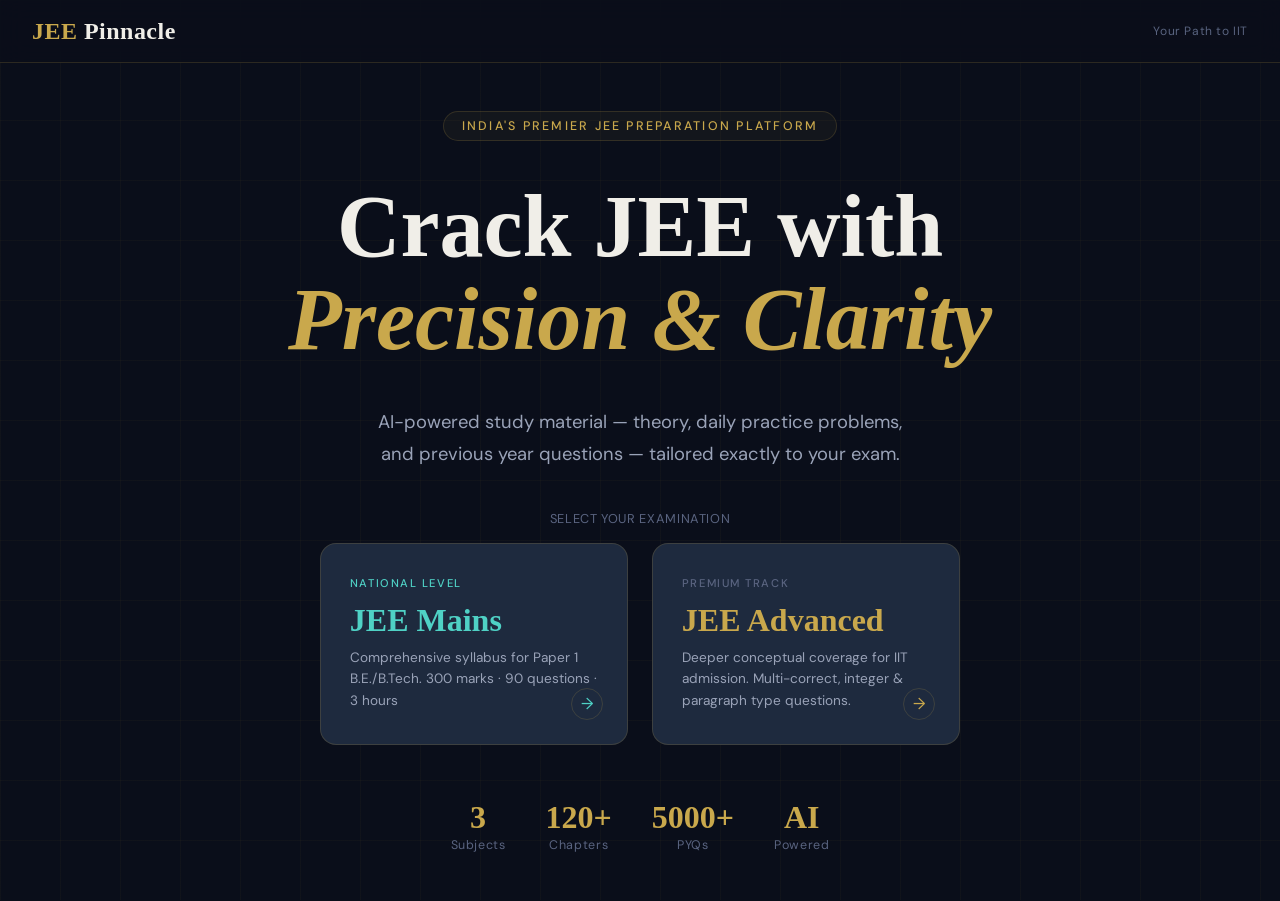
==== index.html @ 2eaa0bea "Create index.html" ====
<!DOCTYPE html>
<html lang="en">
<head>
<meta charset="UTF-8">
<meta name="viewport" content="width=device-width, initial-scale=1.0">
<title>JEE Pinnacle — Your Path to IIT</title>
<link rel="preconnect" href="https://fonts.googleapis.com">
<link rel="preconnect" href="https://fonts.gstatic.com" crossorigin>
<link href="https://fonts.googleapis.com/css2?family=Cormorant+Garant:ital,wght@0,400;0,600;0,700;1,400&family=DM+Sans:wght@300;400;500;600&family=JetBrains+Mono:wght@400;500&display=swap" rel="stylesheet">
<style>
  :root {
    --navy: #0a0e1a;
    --navy-mid: #111827;
    --navy-light: #1a2235;
    --navy-card: #1e2a3e;
    --gold: #c9a84c;
    --gold-light: #e8c97a;
    --gold-dim: #8a6e2e;
    --cyan: #4fd1c5;
    --cyan-dim: #2a8a82;
    --red-accent: #e05252;
    --green-accent: #4ade80;
    --text-primary: #f0eee8;
    --text-secondary: #9aa3b8;
    --text-muted: #5a6480;
    --border: rgba(201,168,76,0.18);
    --border-hover: rgba(201,168,76,0.4);
    --card-glow: rgba(201,168,76,0.06);
  }
  *{box-sizing:border-box;margin:0;padding:0}
  html{scroll-behavior:smooth}
  body{
    font-family:'DM Sans',sans-serif;
    background:var(--navy);
    color:var(--text-primary);
    min-height:100vh;
    overflow-x:hidden;
  }

  /* ── GRID BACKGROUND ── */
  body::before{
    content:'';position:fixed;inset:0;
    background-image:linear-gradient(rgba(201,168,76,0.04) 1px,transparent 1px),
      linear-gradient(90deg,rgba(201,168,76,0.04) 1px,transparent 1px);
    background-size:60px 60px;
    pointer-events:none;z-index:0;
  }

  /* ── SCREENS ── */
  .screen{display:none;min-height:100vh;position:relative;z-index:1;animation:fadeIn .45s ease}
  .screen.active{display:flex;flex-direction:column}
  @keyframes fadeIn{from{opacity:0;transform:translateY(14px)}to{opacity:1;transform:none}}

  /* ── NAVBAR ── */
  nav{
    display:flex;align-items:center;justify-content:space-between;
    padding:1.1rem 2rem;
    border-bottom:1px solid var(--border);
    background:rgba(10,14,26,0.8);
    backdrop-filter:blur(12px);
    position:sticky;top:0;z-index:100;
  }
  .logo{
    font-family:'Cormorant Garant',serif;
    font-size:1.5rem;font-weight:700;
    color:var(--gold);
    letter-spacing:0.02em;
  }
  .logo span{color:var(--text-primary)}
  .breadcrumb{
    display:flex;align-items:center;gap:8px;
    font-size:0.8rem;color:var(--text-muted);
    flex-wrap:wrap;
  }
  .breadcrumb .crumb{
    cursor:pointer;transition:color .2s;
    padding:3px 8px;border-radius:4px;
  }
  .breadcrumb .crumb:hover{color:var(--gold)}
  .breadcrumb .crumb.active{color:var(--gold);font-weight:500}
  .breadcrumb .sep{color:var(--text-muted);opacity:.5}
  .exam-badge{
    font-size:0.72rem;font-weight:600;
    padding:4px 12px;border-radius:20px;
    border:1px solid var(--border);
    color:var(--gold);
    background:rgba(201,168,76,0.08);
    letter-spacing:0.06em;
    text-transform:uppercase;
  }

  /* ── HERO / SCREEN 1 ── */
  .hero{
    flex:1;display:flex;flex-direction:column;
    align-items:center;justify-content:center;
    padding:3rem 2rem;text-align:center;gap:2.5rem;
  }
  .hero-eyebrow{
    font-size:0.78rem;letter-spacing:0.18em;text-transform:uppercase;
    color:var(--gold);font-weight:500;
    border:1px solid var(--border);
    padding:6px 18px;border-radius:20px;
    background:rgba(201,168,76,0.05);
  }
  h1.hero-title{
    font-family:'Cormorant Garant',serif;
    font-size:clamp(2.8rem,8vw,5.5rem);
    font-weight:700;line-height:1.05;
    color:var(--text-primary);
  }
  h1.hero-title em{color:var(--gold);font-style:italic}
  .hero-sub{
    font-size:clamp(0.95rem,2vw,1.15rem);
    color:var(--text-secondary);
    max-width:560px;line-height:1.75;
  }
  .exam-cards{
    display:grid;grid-template-columns:repeat(auto-fit,minmax(260px,1fr));
    gap:1.5rem;width:100%;max-width:640px;
  }
  .exam-card{
    border:1px solid var(--border);
    border-radius:16px;
    background:var(--navy-card);
    padding:2rem 1.8rem;
    cursor:pointer;
    transition:all .3s ease;
    position:relative;overflow:hidden;
    text-align:left;
  }
  .exam-card::before{
    content:'';position:absolute;inset:0;
    background:radial-gradient(ellipse at 0% 0%,var(--card-glow) 0%,transparent 60%);
    opacity:0;transition:opacity .3s;
  }
  .exam-card:hover{
    border-color:var(--border-hover);
    transform:translateY(-4px);
    box-shadow:0 20px 60px rgba(0,0,0,0.4),0 0 30px rgba(201,168,76,0.08);
  }
  .exam-card:hover::before{opacity:1}
  .exam-card .card-tag{
    font-size:0.7rem;letter-spacing:0.14em;text-transform:uppercase;
    color:var(--text-muted);margin-bottom:0.7rem;font-weight:500;
  }
  .exam-card h2{
    font-family:'Cormorant Garant',serif;
    font-size:2rem;font-weight:700;color:var(--gold);margin-bottom:0.5rem;
  }
  .exam-card p{font-size:0.85rem;color:var(--text-secondary);line-height:1.6}
  .exam-card .card-arrow{
    position:absolute;bottom:1.5rem;right:1.5rem;
    width:32px;height:32px;border-radius:50%;
    border:1px solid var(--border);
    display:flex;align-items:center;justify-content:center;
    color:var(--gold);font-size:1rem;
    transition:all .3s;
  }
  .exam-card:hover .card-arrow{
    background:var(--gold);color:var(--navy);border-color:var(--gold);
  }
  .exam-card.mains .card-tag{color:#4fd1c5}
  .exam-card.mains h2{color:#4fd1c5}
  .exam-card.mains:hover{border-color:rgba(79,209,197,0.4);box-shadow:0 20px 60px rgba(0,0,0,0.4),0 0 30px rgba(79,209,197,0.08)}
  .exam-card.mains .card-arrow{color:#4fd1c5}
  .exam-card.mains:hover .card-arrow{background:#4fd1c5;color:var(--navy);border-color:#4fd1c5}

  .stats-row{
    display:flex;gap:2.5rem;flex-wrap:wrap;justify-content:center;
    margin-top:1rem;
  }
  .stat{text-align:center}
  .stat-num{
    font-family:'Cormorant Garant',serif;
    font-size:2rem;font-weight:700;color:var(--gold);
    line-height:1;
  }
  .stat-label{font-size:0.78rem;color:var(--text-muted);margin-top:4px;letter-spacing:0.05em}

  /* ── CONTENT WRAPPER ── */
  .content-wrap{
    flex:1;max-width:1100px;margin:0 auto;
    padding:2.5rem 2rem;width:100%;
  }
  .section-header{margin-bottom:2rem}
  .section-header h2{
    font-family:'Cormorant Garant',serif;
    font-size:clamp(1.8rem,5vw,2.8rem);
    font-weight:700;color:var(--text-primary);
    line-height:1.1;margin-bottom:0.5rem;
  }
  .section-header h2 span{color:var(--gold)}
  .section-header p{color:var(--text-secondary);font-size:0.9rem}

  /* ── SUBJECT CARDS ── */
  .subject-grid{
    display:grid;
    grid-template-columns:repeat(auto-fit,minmax(280px,1fr));
    gap:1.2rem;
  }
  .subject-card{
    border:1px solid var(--border);
    border-radius:14px;background:var(--navy-card);
    padding:1.8rem;cursor:pointer;
    transition:all .3s;display:flex;align-items:center;gap:1.2rem;
    position:relative;overflow:hidden;
  }
  .subject-card:hover{
    border-color:var(--border-hover);
    transform:translateX(5px);
    background:var(--navy-light);
  }
  .subject-icon{
    width:54px;height:54px;border-radius:12px;
    display:flex;align-items:center;justify-content:center;
    font-size:1.6rem;flex-shrink:0;
    border:1px solid var(--border);
  }
  .subject-card .info h3{
    font-family:'Cormorant Garant',serif;
    font-size:1.35rem;font-weight:700;margin-bottom:4px;
  }
  .subject-card .info p{font-size:0.8rem;color:var(--text-secondary)}
  .subject-card .chevron{
    margin-left:auto;color:var(--text-muted);font-size:1.2rem;
    transition:all .3s;
  }
  .subject-card:hover .chevron{color:var(--gold);transform:translateX(4px)}
  .subject-card.math .subject-icon{background:rgba(201,168,76,0.1);color:var(--gold)}
  .subject-card.math:hover{border-color:rgba(201,168,76,0.5)}
  .subject-card.physics .subject-icon{background:rgba(79,209,197,0.1);color:#4fd1c5}
  .subject-card.physics:hover{border-color:rgba(79,209,197,0.4)}
  .subject-card.chemistry .subject-icon{background:rgba(224,82,82,0.1);color:#e05252}
  .subject-card.chemistry:hover{border-color:rgba(224,82,82,0.4)}

  /* ── SUBTOPIC CARDS (Chem) ── */
  .subtopic-grid{
    display:grid;grid-template-columns:repeat(auto-fit,minmax(220px,1fr));
    gap:1.2rem;
  }
  .subtopic-card{
    border:1px solid var(--border);border-radius:14px;
    background:var(--navy-card);padding:1.8rem 1.5rem;
    cursor:pointer;transition:all .3s;text-align:center;
  }
  .subtopic-card:hover{
    border-color:var(--border-hover);
    transform:translateY(-4px);
    box-shadow:0 12px 40px rgba(0,0,0,0.3);
  }
  .subtopic-card .sub-icon{font-size:2.5rem;margin-bottom:1rem}
  .subtopic-card h3{
    font-family:'Cormorant Garant',serif;
    font-size:1.3rem;font-weight:700;margin-bottom:6px;
    color:var(--text-primary);
  }
  .subtopic-card p{font-size:0.8rem;color:var(--text-secondary);line-height:1.5}

  /* ── CHAPTER LIST ── */
  .chapter-list{display:flex;flex-direction:column;gap:0.6rem}
  .chapter-item{
    display:flex;align-items:center;gap:1rem;
    border:1px solid var(--border);border-radius:10px;
    background:var(--navy-card);padding:1rem 1.3rem;
    cursor:pointer;transition:all .25s;
  }
  .chapter-item:hover{
    border-color:var(--border-hover);
    background:var(--navy-light);
    transform:translateX(4px);
  }
  .ch-num{
    font-family:'JetBrains Mono',monospace;
    font-size:0.75rem;color:var(--text-muted);
    min-width:28px;font-weight:500;
  }
  .ch-name{flex:1;font-size:0.95rem;font-weight:500;color:var(--text-primary)}
  .ch-tags{display:flex;gap:6px;flex-wrap:wrap}
  .ch-tag{
    font-size:0.65rem;padding:3px 8px;border-radius:6px;
    border:1px solid var(--border);color:var(--text-muted);
    letter-spacing:0.04em;
  }
  .ch-arrow{color:var(--text-muted);font-size:1rem;transition:all .25s}
  .chapter-item:hover .ch-arrow{color:var(--gold);transform:translateX(4px)}

  /* ── CHAPTER CONTENT ── */
  .chapter-header{
    display:flex;flex-direction:column;gap:0.8rem;
    padding-bottom:1.5rem;
    border-bottom:1px solid var(--border);
    margin-bottom:1.5rem;
  }
  .chapter-header h2{
    font-family:'Cormorant Garant',serif;
    font-size:clamp(1.6rem,4vw,2.4rem);
    font-weight:700;color:var(--text-primary);
  }
  .chapter-header .meta{
    display:flex;gap:10px;flex-wrap:wrap;align-items:center;
  }
  .meta-tag{
    font-size:0.72rem;padding:4px 12px;border-radius:20px;
    border:1px solid var(--border);color:var(--gold);
    background:rgba(201,168,76,0.07);
    letter-spacing:0.06em;text-transform:uppercase;
    font-weight:500;
  }

  /* ── TABS ── */
  .tabs{
    display:flex;gap:0;
    border:1px solid var(--border);border-radius:10px;
    overflow:hidden;margin-bottom:1.5rem;
    background:var(--navy-card);
  }
  .tab-btn{
    flex:1;padding:0.75rem 1rem;
    font-family:'DM Sans',sans-serif;font-size:0.85rem;font-weight:500;
    background:transparent;border:none;
    color:var(--text-secondary);cursor:pointer;
    transition:all .25s;letter-spacing:0.02em;
    display:flex;align-items:center;justify-content:center;gap:6px;
    border-right:1px solid var(--border);
  }
  .tab-btn:last-child{border-right:none}
  .tab-btn.active{
    background:rgba(201,168,76,0.12);
    color:var(--gold);
  }
  .tab-btn:hover:not(.active){
    background:rgba(255,255,255,0.04);color:var(--text-primary);
  }
  .tab-icon{font-size:1rem}

  /* ── CONTENT PANELS ── */
  .tab-panel{display:none;animation:fadeIn .3s ease}
  .tab-panel.active{display:block}

  /* Theory Panel */
  .theory-content{
    line-height:1.85;color:var(--text-secondary);
  }
  .theory-content h3{
    font-family:'Cormorant Garant',serif;
    font-size:1.4rem;font-weight:700;
    color:var(--text-primary);
    margin:1.8rem 0 0.7rem;
    padding-bottom:6px;
    border-bottom:1px solid var(--border);
  }
  .theory-content h3:first-child{margin-top:0}
  .theory-content p{margin-bottom:1rem;font-size:0.92rem}
  .formula-box{
    background:var(--navy-light);border:1px solid rgba(201,168,76,0.2);
    border-left:3px solid var(--gold);
    border-radius:0 10px 10px 0;
    padding:1rem 1.3rem;margin:1rem 0;
    font-family:'JetBrains Mono',monospace;
    font-size:0.88rem;color:var(--gold-light);
    overflow-x:auto;
  }
  .key-point{
    background:rgba(79,209,197,0.06);
    border:1px solid rgba(79,209,197,0.15);
    border-left:3px solid var(--cyan);
    border-radius:0 10px 10px 0;
    padding:0.9rem 1.2rem;margin:1rem 0;
    font-size:0.88rem;color:var(--text-secondary);
  }
  .key-point strong{color:var(--cyan);font-weight:500}
  .warning-box{
    background:rgba(224,82,82,0.06);
    border:1px solid rgba(224,82,82,0.2);
    border-left:3px solid var(--red-accent);
    border-radius:0 10px 10px 0;
    padding:0.9rem 1.2rem;margin:1rem 0;
    font-size:0.88rem;color:var(--text-secondary);
  }
  .warning-box strong{color:var(--red-accent);font-weight:500}

  /* DPP Panel */
  .dpp-section{margin-bottom:2rem}
  .dpp-section-header{
    display:flex;align-items:center;gap:10px;
    margin-bottom:1rem;padding-bottom:0.6rem;
    border-bottom:1px solid var(--border);
  }
  .dpp-level-badge{
    font-size:0.7rem;padding:4px 12px;border-radius:20px;
    font-weight:600;letter-spacing:0.06em;text-transform:uppercase;
  }
  .level-basic .dpp-level-badge{background:rgba(74,222,128,0.12);color:var(--green-accent);border:1px solid rgba(74,222,128,0.25)}
  .level-inter .dpp-level-badge{background:rgba(201,168,76,0.12);color:var(--gold);border:1px solid rgba(201,168,76,0.25)}
  .level-tough .dpp-level-badge{background:rgba(224,82,82,0.12);color:var(--red-accent);border:1px solid rgba(224,82,82,0.25)}
  .dpp-section-header h4{
    font-size:1rem;font-weight:600;color:var(--text-primary);
    font-family:'Cormorant Garant',serif;font-size:1.15rem;
  }
  .problem-card{
    border:1px solid var(--border);border-radius:10px;
    background:var(--navy-card);margin-bottom:0.7rem;
    overflow:hidden;
  }
  .problem-header{
    display:flex;align-items:center;gap:10px;
    padding:0.85rem 1.1rem;cursor:pointer;
    transition:background .2s;
  }
  .problem-header:hover{background:rgba(255,255,255,0.03)}
  .prob-num{
    font-family:'JetBrains Mono',monospace;
    font-size:0.72rem;color:var(--text-muted);min-width:22px;
  }
  .prob-text{flex:1;font-size:0.88rem;color:var(--text-primary);line-height:1.5}
  .prob-toggle{
    font-size:0.75rem;color:var(--text-muted);
    transition:transform .25s;
    min-width:16px;text-align:center;
  }
  .problem-card.open .prob-toggle{transform:rotate(180deg)}
  .problem-answer{
    display:none;
    padding:0.8rem 1.1rem 1rem;
    border-top:1px solid var(--border);
    background:rgba(201,168,76,0.03);
    font-size:0.85rem;color:var(--text-secondary);
    line-height:1.7;
  }
  .problem-card.open .problem-answer{display:block}
  .ans-label{
    font-size:0.7rem;text-transform:uppercase;letter-spacing:0.1em;
    color:var(--gold);font-weight:600;margin-bottom:6px;
  }

  /* PYQ Panel */
  .pyq-header{
    display:flex;align-items:center;justify-content:space-between;
    margin-bottom:1.2rem;flex-wrap:wrap;gap:1rem;
  }
  .pyq-info{font-size:0.82rem;color:var(--text-secondary)}
  .pyq-card{
    border:1px solid var(--border);border-radius:10px;
    background:var(--navy-card);padding:1.2rem;
    margin-bottom:0.8rem;
  }
  .pyq-meta{
    display:flex;align-items:center;gap:8px;
    margin-bottom:0.7rem;flex-wrap:wrap;
  }
  .pyq-year{
    font-family:'JetBrains Mono',monospace;
    font-size:0.72rem;color:var(--gold);
    background:rgba(201,168,76,0.1);
    padding:3px 8px;border-radius:5px;font-weight:500;
  }
  .pyq-shift{font-size:0.7rem;color:var(--text-muted);
    padding:3px 8px;border-radius:5px;
    border:1px solid var(--border);
  }
  .pyq-marks{font-size:0.7rem;color:var(--cyan);
    padding:3px 8px;border-radius:5px;
    border:1px solid rgba(79,209,197,0.2);
    background:rgba(79,209,197,0.06);
  }
  .pyq-question{font-size:0.9rem;color:var(--text-primary);line-height:1.6;margin-bottom:0.8rem}
  .pyq-options{display:flex;flex-direction:column;gap:5px;margin-bottom:0.9rem}
  .pyq-opt{
    font-size:0.82rem;color:var(--text-secondary);
    padding:5px 10px;border-radius:6px;
    border:1px solid transparent;
    display:flex;gap:8px;
  }
  .pyq-opt.correct{
    border-color:rgba(74,222,128,0.25);
    background:rgba(74,222,128,0.06);
    color:var(--green-accent);
  }
  .pyq-opt .opt-label{
    font-family:'JetBrains Mono',monospace;
    font-size:0.7rem;min-width:18px;font-weight:500;
  }
  .pyq-sol-btn{
    font-size:0.78rem;color:var(--gold);
    background:rgba(201,168,76,0.08);
    border:1px solid rgba(201,168,76,0.2);
    padding:5px 14px;border-radius:7px;
    cursor:pointer;transition:all .2s;
    font-family:'DM Sans',sans-serif;
  }
  .pyq-sol-btn:hover{background:rgba(201,168,76,0.15)}
  .pyq-solution{
    display:none;margin-top:0.8rem;
    padding:0.8rem;border-radius:8px;
    background:var(--navy-light);border:1px solid var(--border);
    font-size:0.83rem;color:var(--text-secondary);line-height:1.7;
  }
  .pyq-card.sol-open .pyq-solution{display:block}

  /* ── LOADER ── */
  .ai-loader{
    display:flex;flex-direction:column;align-items:center;
    justify-content:center;gap:1.2rem;
    padding:3rem 2rem;
  }
  .loader-dots{display:flex;gap:6px}
  .loader-dot{
    width:8px;height:8px;border-radius:50%;
    background:var(--gold);
    animation:dot-bounce 1.2s ease-in-out infinite;
  }
  .loader-dot:nth-child(2){animation-delay:.2s;background:var(--cyan)}
  .loader-dot:nth-child(3){animation-delay:.4s}
  @keyframes dot-bounce{
    0%,80%,100%{transform:scale(.6);opacity:.4}
    40%{transform:scale(1);opacity:1}
  }
  .loader-text{font-size:0.85rem;color:var(--text-muted);font-style:italic}

  /* ── ERROR STATE ── */
  .error-box{
    border:1px solid rgba(224,82,82,0.3);
    background:rgba(224,82,82,0.06);
    border-radius:10px;padding:1.2rem 1.5rem;
    color:var(--red-accent);font-size:0.88rem;
    line-height:1.6;
  }

  /* ── BACK BTN ── */
  .back-btn{
    display:inline-flex;align-items:center;gap:6px;
    font-size:0.82rem;color:var(--text-muted);
    cursor:pointer;transition:color .2s;
    margin-bottom:1.5rem;padding:5px 0;
    border:none;background:none;
    font-family:'DM Sans',sans-serif;
  }
  .back-btn:hover{color:var(--gold)}

  /* ── RESPONSIVE ── */
  @media(max-width:640px){
    nav{padding:.9rem 1.2rem}
    .content-wrap{padding:1.5rem 1rem}
    .hero{padding:2rem 1rem;gap:1.8rem}
    h1.hero-title{font-size:2.4rem}
    .stats-row{gap:1.5rem}
    .exam-cards{grid-template-columns:1fr}
    .tabs{flex-direction:column;border-radius:10px}
    .tab-btn{border-right:none;border-bottom:1px solid var(--border);padding:.65rem}
    .tab-btn:last-child{border-bottom:none}
    .subject-grid{grid-template-columns:1fr}
    .subtopic-grid{grid-template-columns:1fr}
  }
  @media(max-width:400px){
    .logo{font-size:1.2rem}
    .exam-badge{display:none}
  }
</style>
</head>
<body>

<!-- ═══════════════════════════════ SCREEN 1: EXAM SELECTION ═══════════════════════════════ -->
<div id="screen-home" class="screen active">
  <nav>
    <div class="logo">JEE <span>Pinnacle</span></div>
    <div style="font-size:0.75rem;color:var(--text-muted);letter-spacing:0.05em">Your Path to IIT</div>
  </nav>
  <div class="hero">
    <div class="hero-eyebrow">India's Premier JEE Preparation Platform</div>
    <h1 class="hero-title">Crack JEE with<br><em>Precision & Clarity</em></h1>
    <p class="hero-sub">AI-powered study material — theory, daily practice problems, and previous year questions — tailored exactly to your exam.</p>
    <div>
      <p style="font-size:0.8rem;color:var(--text-muted);margin-bottom:1rem;letter-spacing:0.05em;text-transform:uppercase">Select Your Examination</p>
      <div class="exam-cards">
        <div class="exam-card mains" onclick="selectExam('mains')">
          <div class="card-tag">National Level</div>
          <h2>JEE Mains</h2>
          <p>Comprehensive syllabus for Paper 1 B.E./B.Tech. 300 marks · 90 questions · 3 hours</p>
          <div class="card-arrow">→</div>
        </div>
        <div class="exam-card" onclick="selectExam('advanced')">
          <div class="card-tag">Premium Track</div>
          <h2>JEE Advanced</h2>
          <p>Deeper conceptual coverage for IIT admission. Multi-correct, integer & paragraph type questions.</p>
          <div class="card-arrow">→</div>
        </div>
      </div>
    </div>
    <div class="stats-row">
      <div class="stat"><div class="stat-num">3</div><div class="stat-label">Subjects</div></div>
      <div class="stat"><div class="stat-num">120+</div><div class="stat-label">Chapters</div></div>
      <div class="stat"><div class="stat-num">5000+</div><div class="stat-label">PYQs</div></div>
      <div class="stat"><div class="stat-num">AI</div><div class="stat-label">Powered</div></div>
    </div>
  </div>
</div>

<!-- ═══════════════════════════════ SCREEN 2: SUBJECT SELECTION ═══════════════════════════════ -->
<div id="screen-subjects" class="screen">
  <nav>
    <div class="logo">JEE <span>Pinnacle</span></div>
    <div class="breadcrumb">
      <span class="crumb" onclick="goHome()">Home</span>
      <span class="sep">›</span>
      <span class="crumb active" id="bc-exam">Subjects</span>
    </div>
    <div class="exam-badge" id="exam-badge-sub"></div>
  </nav>
  <div class="content-wrap">
    <button class="back-btn" onclick="goHome()">← Back</button>
    <div class="section-header">
      <h2>Choose Your <span>Subject</span></h2>
      <p>Select a subject to explore its complete syllabus and study material</p>
    </div>
    <div class="subject-grid">
      <div class="subject-card math" onclick="selectSubject('math')">
        <div class="subject-icon">∑</div>
        <div class="info">
          <h3>Mathematics</h3>
          <p id="math-chcount">Loading chapters...</p>
        </div>
        <div class="chevron">›</div>
      </div>
      <div class="subject-card physics" onclick="selectSubject('physics')">
        <div class="subject-icon">⚡</div>
        <div class="info">
          <h3>Physics</h3>
          <p id="phys-chcount">Loading chapters...</p>
        </div>
        <div class="chevron">›</div>
      </div>
      <div class="subject-card chemistry" onclick="selectSubject('chemistry')">
        <div class="subject-icon">⚗</div>
        <div class="info">
          <h3>Chemistry</h3>
          <p>3 sub-sections: Physical, Organic, Inorganic</p>
        </div>
        <div class="chevron">›</div>
      </div>
    </div>
  </div>
</div>

<!-- ═══════════════════════════════ SCREEN 3: CHEM SUBTOPICS ═══════════════════════════════ -->
<div id="screen-chem" class="screen">
  <nav>
    <div class="logo">JEE <span>Pinnacle</span></div>
    <div class="breadcrumb">
      <span class="crumb" onclick="goHome()">Home</span>
      <span class="sep">›</span>
      <span class="crumb" onclick="goToSubjects()">Subjects</span>
      <span class="sep">›</span>
      <span class="crumb active">Chemistry</span>
    </div>
    <div class="exam-badge" id="exam-badge-chem"></div>
  </nav>
  <div class="content-wrap">
    <button class="back-btn" onclick="goToSubjects()">← Back to Subjects</button>
    <div class="section-header">
      <h2>Chemistry <span>Sections</span></h2>
      <p>Chemistry is divided into three major branches — choose your section</p>
    </div>
    <div class="subtopic-grid">
      <div class="subtopic-card" onclick="selectChemSection('physical')">
        <div class="sub-icon">🔬</div>
        <h3>Physical Chemistry</h3>
        <p>Thermodynamics, Kinetics, Electrochemistry, Atomic Structure & more</p>
      </div>
      <div class="subtopic-card" onclick="selectChemSection('organic')">
        <div class="sub-icon">🧬</div>
        <h3>Organic Chemistry</h3>
        <p>GOC, Hydrocarbons, Reaction Mechanisms, Named Reactions & Biomolecules</p>
      </div>
      <div class="subtopic-card" onclick="selectChemSection('inorganic')">
        <div class="sub-icon">⚗️</div>
        <h3>Inorganic Chemistry</h3>
        <p>Periodic Table, s/p/d/f Block, Coordination Compounds & Qualitative Analysis</p>
      </div>
    </div>
  </div>
</div>

<!-- ═══════════════════════════════ SCREEN 4: CHAPTER LIST ═══════════════════════════════ -->
<div id="screen-chapters" class="screen">
  <nav>
    <div class="logo">JEE <span>Pinnacle</span></div>
    <div class="breadcrumb" id="chapter-breadcrumb"></div>
    <div class="exam-badge" id="exam-badge-ch"></div>
  </nav>
  <div class="content-wrap">
    <button class="back-btn" id="ch-back-btn">← Back</button>
    <div class="section-header">
      <h2 id="chapter-list-title">Chapters</h2>
      <p id="chapter-list-sub"></p>
    </div>
    <div class="chapter-list" id="chapter-list"></div>
  </div>
</div>

<!-- ═══════════════════════════════ SCREEN 5: CHAPTER CONTENT ═══════════════════════════════ -->
<div id="screen-content" class="screen">
  <nav>
    <div class="logo">JEE <span>Pinnacle</span></div>
    <div class="breadcrumb" id="content-breadcrumb"></div>
    <div class="exam-badge" id="exam-badge-cont"></div>
  </nav>
  <div class="content-wrap">
    <button class="back-btn" id="content-back-btn">← Back to Chapters</button>
    <div class="chapter-header">
      <h2 id="content-chapter-title"></h2>
      <div class="meta">
        <span class="meta-tag" id="content-exam-tag"></span>
        <span class="meta-tag" id="content-subject-tag"></span>
      </div>
    </div>

    <div class="tabs">
      <button class="tab-btn active" onclick="switchTab('theory')" id="tab-theory">
        <span class="tab-icon">📖</span> Theory
      </button>
      <button class="tab-btn" onclick="switchTab('dpp')" id="tab-dpp">
        <span class="tab-icon">✏️</span> DPP
      </button>
      <button class="tab-btn" onclick="switchTab('pyq')" id="tab-pyq">
        <span class="tab-icon">📋</span> PYQs
      </button>
    </div>

    <!-- Theory -->
    <div class="tab-panel active" id="panel-theory">
      <div id="theory-body"></div>
    </div>

    <!-- DPP -->
    <div class="tab-panel" id="panel-dpp">
      <div id="dpp-body"></div>
    </div>

    <!-- PYQs -->
    <div class="tab-panel" id="panel-pyq">
      <div id="pyq-body"></div>
    </div>
  </div>
</div>

<script>
// ═══════════════════════ DATA ═══════════════════════
const SYLLABUS = {
  mains: {
    math: [
      "Sets, Relations and Functions","Complex Numbers & Quadratic Equations","Matrices and Determinants",
      "Permutations and Combinations","Mathematical Induction","Binomial Theorem",
      "Sequences and Series","Limits, Continuity and Differentiability","Applications of Derivatives",
      "Integral Calculus","Differential Equations","Coordinate Geometry — Straight Lines",
      "Conic Sections","Three Dimensional Geometry","Vector Algebra",
      "Statistics & Probability","Trigonometry & Inverse Trigonometric Functions","Mathematical Reasoning"
    ],
    physics: [
      "Units, Dimensions & Measurement","Kinematics in 1D & 2D","Laws of Motion & Friction",
      "Work, Energy and Power","Centre of Mass & Collisions","Rotational Motion",
      "Gravitation","Properties of Matter & Fluid Mechanics","Thermal Properties & Calorimetry",
      "Kinetic Theory of Gases","Thermodynamics","Simple Harmonic Motion",
      "Waves & Sound","Electrostatics","Current Electricity",
      "Moving Charges & Magnetism","Electromagnetic Induction & AC Circuits",
      "Electromagnetic Waves","Ray Optics","Wave Optics",
      "Dual Nature of Matter & Radiation","Atoms & Nuclei","Semiconductor Devices"
    ],
    chemistry: {
      physical: [
        "Some Basic Concepts of Chemistry","Atomic Structure","States of Matter: Gases & Liquids",
        "Chemical Bonding & Molecular Structure","Thermodynamics","Chemical Equilibrium",
        "Ionic Equilibrium","Redox Reactions","Solutions","Electrochemistry","Chemical Kinetics",
        "Surface Chemistry"
      ],
      organic: [
        "General Organic Chemistry (GOC)","Hydrocarbons","Haloalkanes and Haloarenes",
        "Alcohols, Phenols and Ethers","Aldehydes, Ketones and Carboxylic Acids",
        "Amines","Biomolecules","Polymers","Chemistry in Everyday Life"
      ],
      inorganic: [
        "Periodic Table & Periodicity","Hydrogen & its Compounds","s-Block Elements",
        "p-Block Elements (Group 13-14)","p-Block Elements (Group 15-18)","d and f Block Elements",
        "Coordination Compounds","Metallurgy","Qualitative Inorganic Analysis"
      ]
    }
  },
  advanced: {
    math: [
      "Sets, Relations and Functions","Complex Numbers & De Moivre's Theorem","Quadratic Equations & Inequalities",
      "Matrices, Determinants & Systems","Permutations, Combinations & Binomial","Sequences, Series & Limits",
      "Differential Calculus — Functions & Derivatives","Applications of Derivatives & Mean Value Theorems",
      "Indefinite & Definite Integration","Differential Equations & Applications",
      "Coordinate Geometry — Straight Lines & Circles","Conic Sections — Parabola, Ellipse, Hyperbola",
      "Three Dimensional Geometry","Vector Algebra & Applications",
      "Probability — Classical & Advanced","Trigonometry & Inverse Functions",
      "Mathematical Induction & Reasoning","Logarithms & Functional Equations"
    ],
    physics: [
      "Dimensional Analysis & Measurement","Kinematics — 1D, 2D & Projectile","Laws of Motion — Dynamics",
      "Work, Energy, Power & Collisions","Rotational Dynamics & Moment of Inertia",
      "Gravitation & Orbital Mechanics","Fluid Statics & Dynamics","Elasticity & Surface Tension",
      "Thermal Expansion & Calorimetry","Kinetic Theory & Gas Laws",
      "First & Second Laws of Thermodynamics","Simple Harmonic Motion & Oscillations",
      "Wave Mechanics — Superposition & Doppler Effect","Electrostatics — Fields & Potentials",
      "Capacitors — Energy & Circuits","Current Electricity — Kirchhoff's Laws",
      "Magnetic Force — Biot-Savart & Ampere's Law","Electromagnetic Induction — Faraday & Lenz",
      "Alternating Current Circuits","Electromagnetic Waves — Maxwell's Equations",
      "Geometrical Optics — Mirrors & Lenses","Wave Optics — Interference & Diffraction",
      "Modern Physics — Photoelectric Effect & Compton","Nuclear Physics — Radioactivity & Reactions",
      "Electronics — Semiconductors & Logic Gates"
    ],
    chemistry: {
      physical: [
        "Mole Concept & Stoichiometry","Atomic Structure & Quantum Mechanics",
        "Chemical Bonding — VBT, MOT, VSEPR","States of Matter & Real Gases",
        "Thermodynamics & Thermochemistry","Chemical & Ionic Equilibrium",
        "Redox Reactions & Electrochemistry","Solutions & Colligative Properties",
        "Chemical Kinetics & Rate Laws","Surface Chemistry & Adsorption"
      ],
      organic: [
        "GOC — Structure, Nomenclature, Isomerism","GOC — Reaction Mechanisms & Effects",
        "Hydrocarbons — Alkanes, Alkenes, Alkynes","Stereochemistry","Aromaticity & Aromatic Compounds",
        "Haloalkanes & Haloarenes","Alcohols, Phenols & Ethers","Carbonyl Compounds",
        "Carboxylic Acids & Derivatives","Amines & Diazonium Salts",
        "Biomolecules & Named Reactions","Practical Organic Chemistry"
      ],
      inorganic: [
        "Periodic Properties & Chemical Bonding","Hydrogen & Hydrides",
        "s-Block — Alkali & Alkaline Earth","p-Block — Boron & Carbon Family",
        "p-Block — Nitrogen & Oxygen Family","p-Block — Halogens & Noble Gases",
        "d-Block — Transition Elements","f-Block — Lanthanides & Actinides",
        "Coordination Chemistry — Werner's Theory","Coordination Chemistry — Isomerism & EAN",
        "Extractive Metallurgy","Qualitative Salt Analysis"
      ]
    }
  }
};

// ═══════════════════════ STATE ═══════════════════════
let state = {
  exam: null,           // 'mains' | 'advanced'
  subject: null,        // 'math' | 'physics' | 'chemistry'
  chemSection: null,    // 'physical' | 'organic' | 'inorganic'
  chapter: null,        // chapter name string
  chapterIdx: null,
  activeTab: 'theory',
  loaded: { theory: false, dpp: false, pyq: false }
};

// ═══════════════════════ NAVIGATION ═══════════════════════
function showScreen(id) {
  document.querySelectorAll('.screen').forEach(s => s.classList.remove('active'));
  document.getElementById(id).classList.add('active');
  window.scrollTo(0, 0);
}

function goHome() { state.exam = null; showScreen('screen-home'); }
function goToSubjects() { showScreen('screen-subjects'); }

function selectExam(exam) {
  state.exam = exam;
  const label = exam === 'mains' ? 'JEE Mains' : 'JEE Advanced';
  document.getElementById('exam-badge-sub').textContent = label;
  document.getElementById('bc-exam').textContent = 'Subjects';
  const syl = SYLLABUS[exam];
  document.getElementById('math-chcount').textContent = syl.math.length + ' chapters';
  document.getElementById('phys-chcount').textContent = syl.physics.length + ' chapters';
  showScreen('screen-subjects');
}

function selectSubject(subject) {
  state.subject = subject;
  state.chemSection = null;
  if (subject === 'chemistry') {
    document.getElementById('exam-badge-chem').textContent = state.exam === 'mains' ? 'JEE Mains' : 'JEE Advanced';
    showScreen('screen-chem');
  } else {
    loadChapterList();
  }
}

function selectChemSection(section) {
  state.chemSection = section;
  loadChapterList();
}

function loadChapterList() {
  const syl = SYLLABUS[state.exam];
  let chapters;
  let titleText, subText;
  const examLabel = state.exam === 'mains' ? 'JEE Mains' : 'JEE Advanced';

  if (state.subject === 'chemistry') {
    chapters = syl.chemistry[state.chemSection];
    const sectionLabel = { physical:'Physical Chemistry', organic:'Organic Chemistry', inorganic:'Inorganic Chemistry' }[state.chemSection];
    titleText = `<span>${sectionLabel}</span>`;
    subText = `${chapters.length} chapters · ${examLabel}`;
  } else {
    chapters = syl[state.subject];
    const subjectLabel = { math:'Mathematics', physics:'Physics' }[state.subject];
    titleText = `<span>${subjectLabel}</span> Chapters`;
    subText = `${chapters.length} chapters · ${examLabel}`;
  }

  document.getElementById('chapter-list-title').innerHTML = titleText;
  document.getElementById('chapter-list-sub').textContent = subText;
  document.getElementById('exam-badge-ch').textContent = examLabel;

  // Back button
  document.getElementById('ch-back-btn').onclick = state.subject === 'chemistry'
    ? () => showScreen('screen-chem')
    : () => showScreen('screen-subjects');

  // Breadcrumb
  const subLabel = state.subject === 'chemistry'
    ? ({physical:'Phys. Chem',organic:'Org. Chem',inorganic:'Inorg. Chem'}[state.chemSection])
    : ({math:'Mathematics',physics:'Physics'}[state.subject]);
  document.getElementById('chapter-breadcrumb').innerHTML = `
    <span class="crumb" onclick="goHome()">Home</span>
    <span class="sep">›</span>
    <span class="crumb" onclick="goToSubjects()">Subjects</span>
    ${state.subject==='chemistry'?`<span class="sep">›</span><span class="crumb" onclick="showScreen('screen-chem')">Chemistry</span>`:''}
    <span class="sep">›</span>
    <span class="crumb active">${subLabel}</span>
  `;

  // Render chapter list
  const container = document.getElementById('chapter-list');
  container.innerHTML = chapters.map((ch, i) => `
    <div class="chapter-item" onclick="openChapter('${escQ(ch)}', ${i})">
      <span class="ch-num">${String(i+1).padStart(2,'0')}</span>
      <span class="ch-name">${ch}</span>
      <div class="ch-tags">
        <span class="ch-tag">Theory</span>
        <span class="ch-tag">DPP</span>
        <span class="ch-tag">PYQs</span>
      </div>
      <span class="ch-arrow">›</span>
    </div>
  `).join('');

  showScreen('screen-chapters');
}

function escQ(s) { return s.replace(/'/g, "\\'"); }

function openChapter(chName, idx) {
  state.chapter = chName;
  state.chapterIdx = idx;
  state.loaded = { theory: false, dpp: false, pyq: false };
  state.activeTab = 'theory';

  const examLabel = state.exam === 'mains' ? 'JEE Mains' : 'JEE Advanced';
  const subLabel = state.subject === 'chemistry'
    ? ({physical:'Physical Chem',organic:'Organic Chem',inorganic:'Inorganic Chem'}[state.chemSection])
    : ({math:'Mathematics',physics:'Physics'}[state.subject]);

  document.getElementById('content-chapter-title').textContent = chName;
  document.getElementById('content-exam-tag').textContent = examLabel;
  document.getElementById('content-subject-tag').textContent = subLabel;
  document.getElementById('exam-badge-cont').textContent = examLabel;

  // Breadcrumb
  document.getElementById('content-breadcrumb').innerHTML = `
    <span class="crumb" onclick="goHome()">Home</span>
    <span class="sep">›</span>
    <span class="crumb" onclick="goToSubjects()">Subjects</span>
    <span class="sep">›</span>
    <span class="crumb" onclick="loadChapterList()">${subLabel}</span>
    <span class="sep">›</span>
    <span class="crumb active" style="max-width:160px;overflow:hidden;text-overflow:ellipsis;white-space:nowrap">${chName}</span>
  `;

  // Back btn
  document.getElementById('content-back-btn').onclick = loadChapterList;

  // Reset tab UI
  document.querySelectorAll('.tab-btn').forEach(b => b.classList.remove('active'));
  document.getElementById('tab-theory').classList.add('active');
  document.querySelectorAll('.tab-panel').forEach(p => p.classList.remove('active'));
  document.getElementById('panel-theory').classList.add('active');

  // Load theory immediately
  document.getElementById('theory-body').innerHTML = '';
  document.getElementById('dpp-body').innerHTML = '';
  document.getElementById('pyq-body').innerHTML = '';
  loadContent('theory');

  showScreen('screen-content');
}

function switchTab(tab) {
  state.activeTab = tab;
  document.querySelectorAll('.tab-btn').forEach(b => b.classList.remove('active'));
  document.getElementById('tab-'+tab).classList.add('active');
  document.querySelectorAll('.tab-panel').forEach(p => p.classList.remove('active'));
  document.getElementById('panel-'+tab).classList.add('active');
  if (!state.loaded[tab]) loadContent(tab);
}

// ═══════════════════════ AI CONTENT LOADING ═══════════════════════
function showLoader(containerId, msg) {
  document.getElementById(containerId).innerHTML = `
    <div class="ai-loader">
      <div class="loader-dots">
        <div class="loader-dot"></div>
        <div class="loader-dot"></div>
        <div class="loader-dot"></div>
      </div>
      <p class="loader-text">${msg}</p>
    </div>
  `;
}

function showError(containerId, msg) {
  document.getElementById(containerId).innerHTML = `<div class="error-box">⚠ ${msg}</div>`;
}

async function callClaude(prompt) {
  const res = await fetch("https://api.anthropic.com/v1/messages", {
    method: "POST",
    headers: { "Content-Type": "application/json" },
    body: JSON.stringify({
      model: "claude-sonnet-4-20250514",
      max_tokens: 1000,
      messages: [{ role: "user", content: prompt }]
    })
  });
  if (!res.ok) throw new Error(`API error ${res.status}`);
  const data = await res.json();
  return data.content.map(b => b.text || '').join('');
}

async function loadContent(tab) {
  const ch = state.chapter;
  const exam = state.exam === 'mains' ? 'JEE Mains' : 'JEE Advanced';
  const subLabel = state.subject === 'chemistry'
    ? `${({physical:'Physical',organic:'Organic',inorganic:'Inorganic'}[state.chemSection])} Chemistry`
    : ({math:'Mathematics',physics:'Physics'}[state.subject]);

  if (tab === 'theory') {
    const bodyId = 'theory-body';
    showLoader(bodyId, `Generating summarized theory for "${ch}"…`);
    const prompt = `You are an expert JEE teacher. Generate concise, well-structured theory notes for the chapter "${ch}" from ${subLabel} for ${exam}.

Format your response ONLY using this HTML structure (no markdown, no backticks, use these exact HTML tags):
- Use <h3> for major section headings
- Use <p> for paragraphs
- Use <div class="formula-box"> for important formulas/equations
- Use <div class="key-point"><strong>Key Insight:</strong> ...</div> for important conceptual points
- Use <div class="warning-box"><strong>Common Mistake:</strong> ...</div> for common errors

Cover: core concepts, important formulas, derivation hints, key points, and exam tips. Keep it focused and exam-relevant. No preamble — start directly with the first <h3>.`;

    try {
      const html = await callClaude(prompt);
      document.getElementById(bodyId).innerHTML = `<div class="theory-content">${html}</div>`;
      state.loaded.theory = true;
    } catch(e) {
      showError(bodyId, `Could not load theory. ${e.message}`);
    }

  } else if (tab === 'dpp') {
    const bodyId = 'dpp-body';
    showLoader(bodyId, `Creating DPP problems for "${ch}"…`);
    const prompt = `You are an expert JEE problem setter. Create a Daily Practice Problem (DPP) set for "${ch}" from ${subLabel} for ${exam}.

Respond ONLY with valid JSON (no markdown, no backticks, no explanation):
{
  "basic": [
    {"q": "question text", "ans": "detailed answer/solution with key steps"},
    {"q": "...", "ans": "..."},
    {"q": "...", "ans": "..."}
  ],
  "intermediate": [
    {"q": "question text", "ans": "detailed answer/solution"},
    {"q": "...", "ans": "..."},
    {"q": "...", "ans": "..."}
  ],
  "tough": [
    {"q": "question text", "ans": "detailed answer/solution"},
    {"q": "...", "ans": "..."},
    {"q": "...", "ans": "..."}
  ]
}

Basic: concept building, direct formula application.
Intermediate: multi-step, requires conceptual understanding.
Tough: complex, multi-concept problems typical of ${exam}.`;

    try {
      const raw = await callClaude(prompt);
      const clean = raw.replace(/```json|```/g,'').trim();
      const data = JSON.parse(clean);
      renderDPP(bodyId, data);
      state.loaded.dpp = true;
    } catch(e) {
      showError(bodyId, `Could not load DPP. ${e.message}`);
    }

  } else if (tab === 'pyq') {
    const bodyId = 'pyq-body';
    showLoader(bodyId, `Loading ${exam} PYQs for "${ch}"…`);
    const prompt = `You are a JEE expert. Generate 5 realistic Previous Year Questions (PYQs) style problems for "${ch}" from ${subLabel}, in the style of ${exam}.

Respond ONLY with valid JSON (no markdown, no backticks):
{
  "pyqs": [
    {
      "year": "2023",
      "shift": "Shift 1",
      "marks": "4",
      "question": "question text",
      "options": ["option A text", "option B text", "option C text", "option D text"],
      "correct": 0,
      "solution": "step-by-step solution explaining the approach and answer"
    }
  ]
}

Make the questions realistic, varied in type, covering important sub-topics. correct is 0-indexed. Use years 2019-2024.`;

    try {
      const raw = await callClaude(prompt);
      const clean = raw.replace(/```json|```/g,'').trim();
      const data = JSON.parse(clean);
      renderPYQ(bodyId, data.pyqs);
      state.loaded.pyq = true;
    } catch(e) {
      showError(bodyId, `Could not load PYQs. ${e.message}`);
    }
  }
}

function renderDPP(containerId, data) {
  const levels = [
    { key:'basic', label:'Basic — Concept Building', cls:'level-basic' },
    { key:'intermediate', label:'Intermediate', cls:'level-inter' },
    { key:'tough', label:'Tough & Challenging', cls:'level-tough' }
  ];
  const labelMap = { basic:'Basic', intermediate:'Intermediate', tough:'Advanced' };
  let html = '';
  levels.forEach(lv => {
    const probs = data[lv.key] || [];
    html += `
      <div class="dpp-section ${lv.cls}">
        <div class="dpp-section-header">
          <span class="dpp-level-badge">${labelMap[lv.key]}</span>
          <h4>${lv.label}</h4>
        </div>
        ${probs.map((p,i) => `
          <div class="problem-card" id="dpp-${lv.key}-${i}">
            <div class="problem-header" onclick="toggleProblem('dpp-${lv.key}-${i}')">
              <span class="prob-num">Q${i+1}</span>
              <span class="prob-text">${p.q}</span>
              <span class="prob-toggle">▾</span>
            </div>
            <div class="problem-answer">
              <div class="ans-label">Solution</div>
              <div>${p.ans}</div>
            </div>
          </div>
        `).join('')}
      </div>`;
  });
  document.getElementById(containerId).innerHTML = html;
}

function renderPYQ(containerId, pyqs) {
  const examLabel = state.exam === 'mains' ? 'JEE Mains' : 'JEE Advanced';
  let html = `
    <div class="pyq-header">
      <p class="pyq-info">Showing ${pyqs.length} questions in the style of ${examLabel} Previous Year Questions</p>
    </div>`;
  const optLabels = ['A','B','C','D'];
  pyqs.forEach((q, qi) => {
    const opts = (q.options||[]).map((opt, oi) => `
      <div class="pyq-opt ${oi === q.correct ? 'correct' : ''}">
        <span class="opt-label">(${optLabels[oi]})</span>
        <span>${opt}</span>
        ${oi === q.correct ? '<span style="margin-left:auto;font-size:0.7rem;color:var(--green-accent)">✓</span>' : ''}
      </div>
    `).join('');
    html += `
      <div class="pyq-card" id="pyq-${qi}">
        <div class="pyq-meta">
          <span class="pyq-year">${q.year || '2023'}</span>
          ${q.shift ? `<span class="pyq-shift">${q.shift}</span>` : ''}
          <span class="pyq-marks">+${q.marks || 4} Marks</span>
        </div>
        <div class="pyq-question">${q.question}</div>
        <div class="pyq-options">${opts}</div>
        <button class="pyq-sol-btn" onclick="toggleSolution('pyq-${qi}')">View Solution →</button>
        <div class="pyq-solution">${q.solution || ''}</div>
      </div>`;
  });
  document.getElementById(containerId).innerHTML = html;
}

function toggleProblem(id) {
  document.getElementById(id).classList.toggle('open');
}
function toggleSolution(id) {
  document.getElementById(id).classList.toggle('sol-open');
}
</script>
</body>
</html>
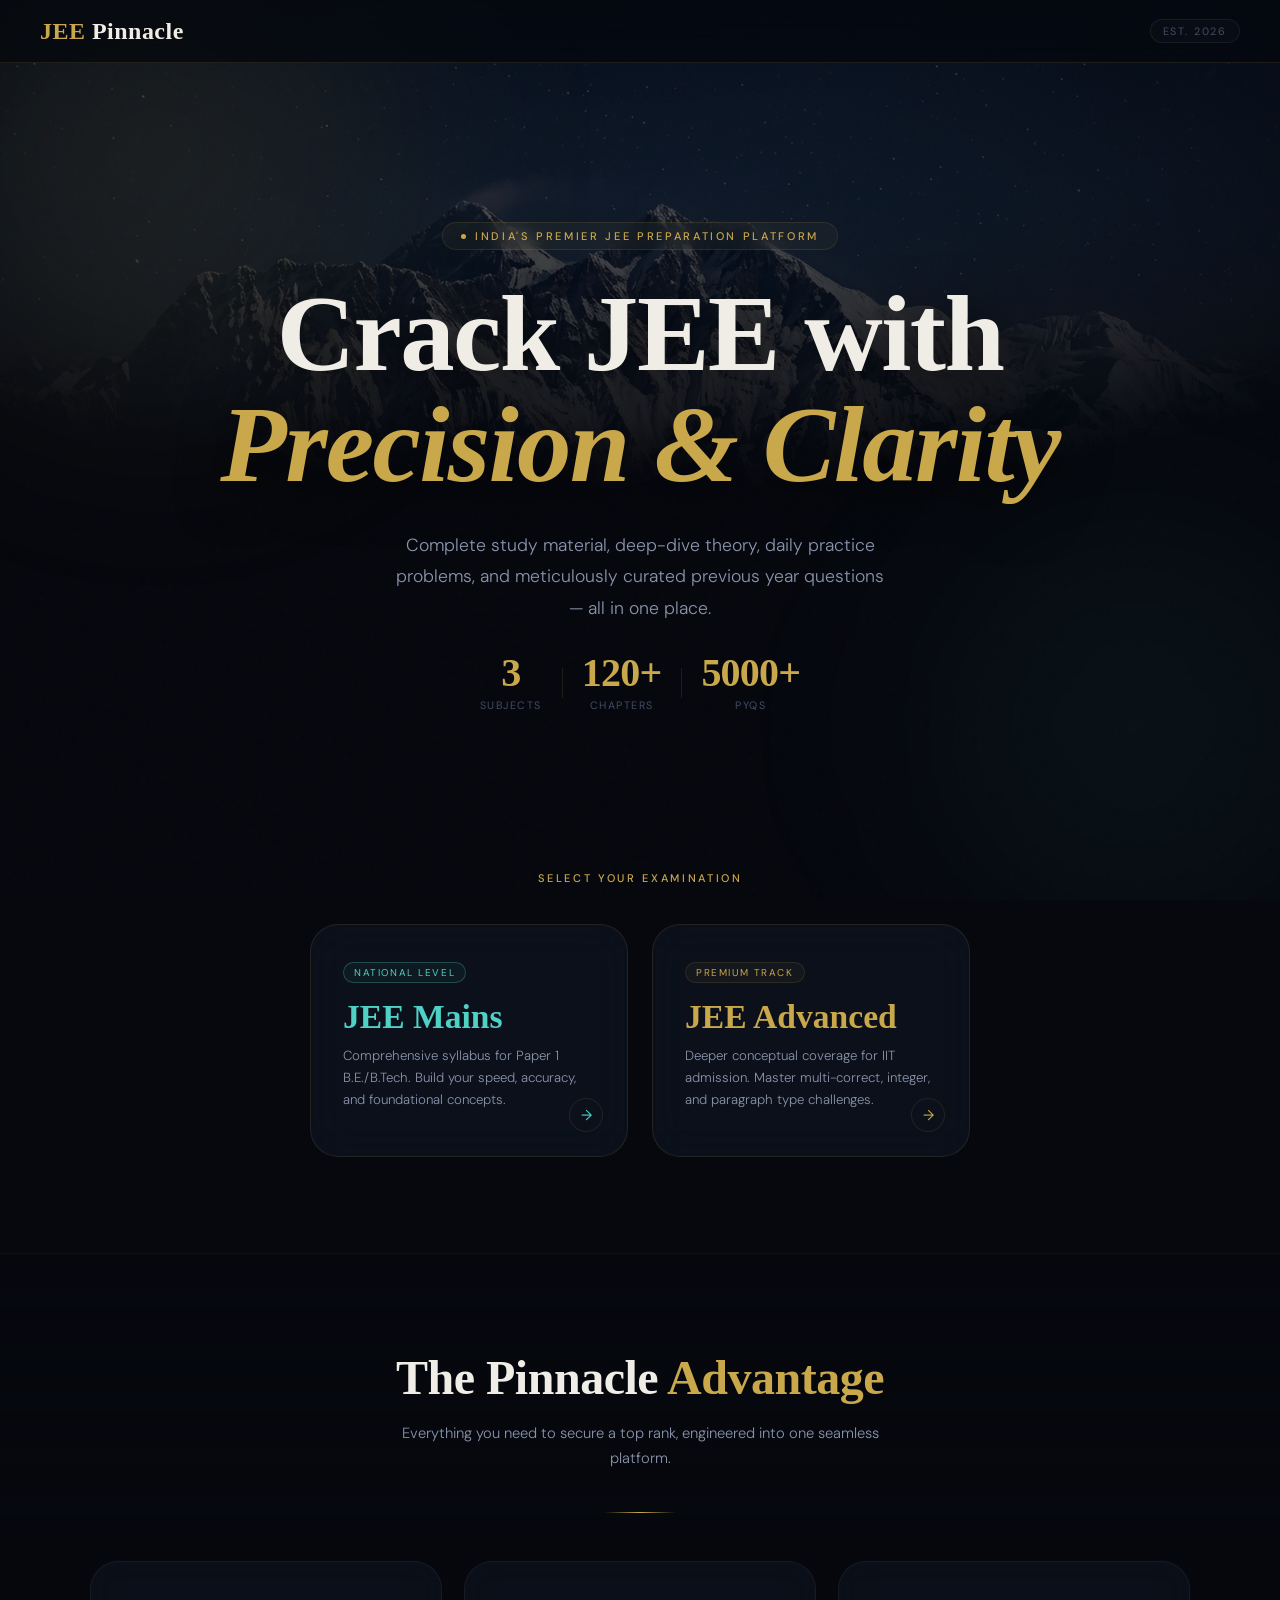
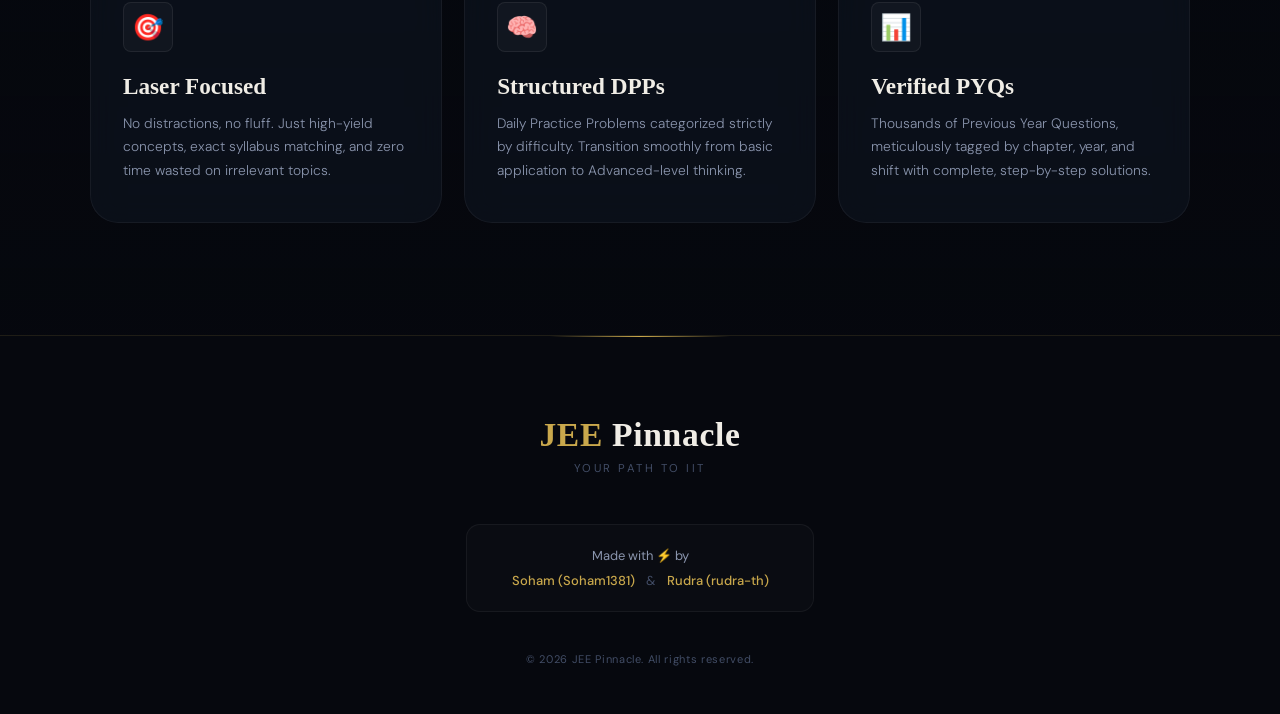
==== commit 2200f0cb: "Completely made the website static and improved UI/UX design" ====
--- a/index.html
+++ b/index.html
@@ -6,1203 +6,145 @@
 <title>JEE Pinnacle — Your Path to IIT</title>
 <link rel="preconnect" href="https://fonts.googleapis.com">
 <link rel="preconnect" href="https://fonts.gstatic.com" crossorigin>
-<link href="https://fonts.googleapis.com/css2?family=Cormorant+Garant:ital,wght@0,400;0,600;0,700;1,400&family=DM+Sans:wght@300;400;500;600&family=JetBrains+Mono:wght@400;500&display=swap" rel="stylesheet">
-<style>
-  :root {
-    --navy: #0a0e1a;
-    --navy-mid: #111827;
-    --navy-light: #1a2235;
-    --navy-card: #1e2a3e;
-    --gold: #c9a84c;
-    --gold-light: #e8c97a;
-    --gold-dim: #8a6e2e;
-    --cyan: #4fd1c5;
-    --cyan-dim: #2a8a82;
-    --red-accent: #e05252;
-    --green-accent: #4ade80;
-    --text-primary: #f0eee8;
-    --text-secondary: #9aa3b8;
-    --text-muted: #5a6480;
-    --border: rgba(201,168,76,0.18);
-    --border-hover: rgba(201,168,76,0.4);
-    --card-glow: rgba(201,168,76,0.06);
-  }
-  *{box-sizing:border-box;margin:0;padding:0}
-  html{scroll-behavior:smooth}
-  body{
-    font-family:'DM Sans',sans-serif;
-    background:var(--navy);
-    color:var(--text-primary);
-    min-height:100vh;
-    overflow-x:hidden;
-  }
-
-  /* ── GRID BACKGROUND ── */
-  body::before{
-    content:'';position:fixed;inset:0;
-    background-image:linear-gradient(rgba(201,168,76,0.04) 1px,transparent 1px),
-      linear-gradient(90deg,rgba(201,168,76,0.04) 1px,transparent 1px);
-    background-size:60px 60px;
-    pointer-events:none;z-index:0;
-  }
-
-  /* ── SCREENS ── */
-  .screen{display:none;min-height:100vh;position:relative;z-index:1;animation:fadeIn .45s ease}
-  .screen.active{display:flex;flex-direction:column}
-  @keyframes fadeIn{from{opacity:0;transform:translateY(14px)}to{opacity:1;transform:none}}
-
-  /* ── NAVBAR ── */
-  nav{
-    display:flex;align-items:center;justify-content:space-between;
-    padding:1.1rem 2rem;
-    border-bottom:1px solid var(--border);
-    background:rgba(10,14,26,0.8);
-    backdrop-filter:blur(12px);
-    position:sticky;top:0;z-index:100;
-  }
-  .logo{
-    font-family:'Cormorant Garant',serif;
-    font-size:1.5rem;font-weight:700;
-    color:var(--gold);
-    letter-spacing:0.02em;
-  }
-  .logo span{color:var(--text-primary)}
-  .breadcrumb{
-    display:flex;align-items:center;gap:8px;
-    font-size:0.8rem;color:var(--text-muted);
-    flex-wrap:wrap;
-  }
-  .breadcrumb .crumb{
-    cursor:pointer;transition:color .2s;
-    padding:3px 8px;border-radius:4px;
-  }
-  .breadcrumb .crumb:hover{color:var(--gold)}
-  .breadcrumb .crumb.active{color:var(--gold);font-weight:500}
-  .breadcrumb .sep{color:var(--text-muted);opacity:.5}
-  .exam-badge{
-    font-size:0.72rem;font-weight:600;
-    padding:4px 12px;border-radius:20px;
-    border:1px solid var(--border);
-    color:var(--gold);
-    background:rgba(201,168,76,0.08);
-    letter-spacing:0.06em;
-    text-transform:uppercase;
-  }
-
-  /* ── HERO / SCREEN 1 ── */
-  .hero{
-    flex:1;display:flex;flex-direction:column;
-    align-items:center;justify-content:center;
-    padding:3rem 2rem;text-align:center;gap:2.5rem;
-  }
-  .hero-eyebrow{
-    font-size:0.78rem;letter-spacing:0.18em;text-transform:uppercase;
-    color:var(--gold);font-weight:500;
-    border:1px solid var(--border);
-    padding:6px 18px;border-radius:20px;
-    background:rgba(201,168,76,0.05);
-  }
-  h1.hero-title{
-    font-family:'Cormorant Garant',serif;
-    font-size:clamp(2.8rem,8vw,5.5rem);
-    font-weight:700;line-height:1.05;
-    color:var(--text-primary);
-  }
-  h1.hero-title em{color:var(--gold);font-style:italic}
-  .hero-sub{
-    font-size:clamp(0.95rem,2vw,1.15rem);
-    color:var(--text-secondary);
-    max-width:560px;line-height:1.75;
-  }
-  .exam-cards{
-    display:grid;grid-template-columns:repeat(auto-fit,minmax(260px,1fr));
-    gap:1.5rem;width:100%;max-width:640px;
-  }
-  .exam-card{
-    border:1px solid var(--border);
-    border-radius:16px;
-    background:var(--navy-card);
-    padding:2rem 1.8rem;
-    cursor:pointer;
-    transition:all .3s ease;
-    position:relative;overflow:hidden;
-    text-align:left;
-  }
-  .exam-card::before{
-    content:'';position:absolute;inset:0;
-    background:radial-gradient(ellipse at 0% 0%,var(--card-glow) 0%,transparent 60%);
-    opacity:0;transition:opacity .3s;
-  }
-  .exam-card:hover{
-    border-color:var(--border-hover);
-    transform:translateY(-4px);
-    box-shadow:0 20px 60px rgba(0,0,0,0.4),0 0 30px rgba(201,168,76,0.08);
-  }
-  .exam-card:hover::before{opacity:1}
-  .exam-card .card-tag{
-    font-size:0.7rem;letter-spacing:0.14em;text-transform:uppercase;
-    color:var(--text-muted);margin-bottom:0.7rem;font-weight:500;
-  }
-  .exam-card h2{
-    font-family:'Cormorant Garant',serif;
-    font-size:2rem;font-weight:700;color:var(--gold);margin-bottom:0.5rem;
-  }
-  .exam-card p{font-size:0.85rem;color:var(--text-secondary);line-height:1.6}
-  .exam-card .card-arrow{
-    position:absolute;bottom:1.5rem;right:1.5rem;
-    width:32px;height:32px;border-radius:50%;
-    border:1px solid var(--border);
-    display:flex;align-items:center;justify-content:center;
-    color:var(--gold);font-size:1rem;
-    transition:all .3s;
-  }
-  .exam-card:hover .card-arrow{
-    background:var(--gold);color:var(--navy);border-color:var(--gold);
-  }
-  .exam-card.mains .card-tag{color:#4fd1c5}
-  .exam-card.mains h2{color:#4fd1c5}
-  .exam-card.mains:hover{border-color:rgba(79,209,197,0.4);box-shadow:0 20px 60px rgba(0,0,0,0.4),0 0 30px rgba(79,209,197,0.08)}
-  .exam-card.mains .card-arrow{color:#4fd1c5}
-  .exam-card.mains:hover .card-arrow{background:#4fd1c5;color:var(--navy);border-color:#4fd1c5}
-
-  .stats-row{
-    display:flex;gap:2.5rem;flex-wrap:wrap;justify-content:center;
-    margin-top:1rem;
-  }
-  .stat{text-align:center}
-  .stat-num{
-    font-family:'Cormorant Garant',serif;
-    font-size:2rem;font-weight:700;color:var(--gold);
-    line-height:1;
-  }
-  .stat-label{font-size:0.78rem;color:var(--text-muted);margin-top:4px;letter-spacing:0.05em}
-
-  /* ── CONTENT WRAPPER ── */
-  .content-wrap{
-    flex:1;max-width:1100px;margin:0 auto;
-    padding:2.5rem 2rem;width:100%;
-  }
-  .section-header{margin-bottom:2rem}
-  .section-header h2{
-    font-family:'Cormorant Garant',serif;
-    font-size:clamp(1.8rem,5vw,2.8rem);
-    font-weight:700;color:var(--text-primary);
-    line-height:1.1;margin-bottom:0.5rem;
-  }
-  .section-header h2 span{color:var(--gold)}
-  .section-header p{color:var(--text-secondary);font-size:0.9rem}
-
-  /* ── SUBJECT CARDS ── */
-  .subject-grid{
-    display:grid;
-    grid-template-columns:repeat(auto-fit,minmax(280px,1fr));
-    gap:1.2rem;
-  }
-  .subject-card{
-    border:1px solid var(--border);
-    border-radius:14px;background:var(--navy-card);
-    padding:1.8rem;cursor:pointer;
-    transition:all .3s;display:flex;align-items:center;gap:1.2rem;
-    position:relative;overflow:hidden;
-  }
-  .subject-card:hover{
-    border-color:var(--border-hover);
-    transform:translateX(5px);
-    background:var(--navy-light);
-  }
-  .subject-icon{
-    width:54px;height:54px;border-radius:12px;
-    display:flex;align-items:center;justify-content:center;
-    font-size:1.6rem;flex-shrink:0;
-    border:1px solid var(--border);
-  }
-  .subject-card .info h3{
-    font-family:'Cormorant Garant',serif;
-    font-size:1.35rem;font-weight:700;margin-bottom:4px;
-  }
-  .subject-card .info p{font-size:0.8rem;color:var(--text-secondary)}
-  .subject-card .chevron{
-    margin-left:auto;color:var(--text-muted);font-size:1.2rem;
-    transition:all .3s;
-  }
-  .subject-card:hover .chevron{color:var(--gold);transform:translateX(4px)}
-  .subject-card.math .subject-icon{background:rgba(201,168,76,0.1);color:var(--gold)}
-  .subject-card.math:hover{border-color:rgba(201,168,76,0.5)}
-  .subject-card.physics .subject-icon{background:rgba(79,209,197,0.1);color:#4fd1c5}
-  .subject-card.physics:hover{border-color:rgba(79,209,197,0.4)}
-  .subject-card.chemistry .subject-icon{background:rgba(224,82,82,0.1);color:#e05252}
-  .subject-card.chemistry:hover{border-color:rgba(224,82,82,0.4)}
-
-  /* ── SUBTOPIC CARDS (Chem) ── */
-  .subtopic-grid{
-    display:grid;grid-template-columns:repeat(auto-fit,minmax(220px,1fr));
-    gap:1.2rem;
-  }
-  .subtopic-card{
-    border:1px solid var(--border);border-radius:14px;
-    background:var(--navy-card);padding:1.8rem 1.5rem;
-    cursor:pointer;transition:all .3s;text-align:center;
-  }
-  .subtopic-card:hover{
-    border-color:var(--border-hover);
-    transform:translateY(-4px);
-    box-shadow:0 12px 40px rgba(0,0,0,0.3);
-  }
-  .subtopic-card .sub-icon{font-size:2.5rem;margin-bottom:1rem}
-  .subtopic-card h3{
-    font-family:'Cormorant Garant',serif;
-    font-size:1.3rem;font-weight:700;margin-bottom:6px;
-    color:var(--text-primary);
-  }
-  .subtopic-card p{font-size:0.8rem;color:var(--text-secondary);line-height:1.5}
-
-  /* ── CHAPTER LIST ── */
-  .chapter-list{display:flex;flex-direction:column;gap:0.6rem}
-  .chapter-item{
-    display:flex;align-items:center;gap:1rem;
-    border:1px solid var(--border);border-radius:10px;
-    background:var(--navy-card);padding:1rem 1.3rem;
-    cursor:pointer;transition:all .25s;
-  }
-  .chapter-item:hover{
-    border-color:var(--border-hover);
-    background:var(--navy-light);
-    transform:translateX(4px);
-  }
-  .ch-num{
-    font-family:'JetBrains Mono',monospace;
-    font-size:0.75rem;color:var(--text-muted);
-    min-width:28px;font-weight:500;
-  }
-  .ch-name{flex:1;font-size:0.95rem;font-weight:500;color:var(--text-primary)}
-  .ch-tags{display:flex;gap:6px;flex-wrap:wrap}
-  .ch-tag{
-    font-size:0.65rem;padding:3px 8px;border-radius:6px;
-    border:1px solid var(--border);color:var(--text-muted);
-    letter-spacing:0.04em;
-  }
-  .ch-arrow{color:var(--text-muted);font-size:1rem;transition:all .25s}
-  .chapter-item:hover .ch-arrow{color:var(--gold);transform:translateX(4px)}
-
-  /* ── CHAPTER CONTENT ── */
-  .chapter-header{
-    display:flex;flex-direction:column;gap:0.8rem;
-    padding-bottom:1.5rem;
-    border-bottom:1px solid var(--border);
-    margin-bottom:1.5rem;
-  }
-  .chapter-header h2{
-    font-family:'Cormorant Garant',serif;
-    font-size:clamp(1.6rem,4vw,2.4rem);
-    font-weight:700;color:var(--text-primary);
-  }
-  .chapter-header .meta{
-    display:flex;gap:10px;flex-wrap:wrap;align-items:center;
-  }
-  .meta-tag{
-    font-size:0.72rem;padding:4px 12px;border-radius:20px;
-    border:1px solid var(--border);color:var(--gold);
-    background:rgba(201,168,76,0.07);
-    letter-spacing:0.06em;text-transform:uppercase;
-    font-weight:500;
-  }
-
-  /* ── TABS ── */
-  .tabs{
-    display:flex;gap:0;
-    border:1px solid var(--border);border-radius:10px;
-    overflow:hidden;margin-bottom:1.5rem;
-    background:var(--navy-card);
-  }
-  .tab-btn{
-    flex:1;padding:0.75rem 1rem;
-    font-family:'DM Sans',sans-serif;font-size:0.85rem;font-weight:500;
-    background:transparent;border:none;
-    color:var(--text-secondary);cursor:pointer;
-    transition:all .25s;letter-spacing:0.02em;
-    display:flex;align-items:center;justify-content:center;gap:6px;
-    border-right:1px solid var(--border);
-  }
-  .tab-btn:last-child{border-right:none}
-  .tab-btn.active{
-    background:rgba(201,168,76,0.12);
-    color:var(--gold);
-  }
-  .tab-btn:hover:not(.active){
-    background:rgba(255,255,255,0.04);color:var(--text-primary);
-  }
-  .tab-icon{font-size:1rem}
-
-  /* ── CONTENT PANELS ── */
-  .tab-panel{display:none;animation:fadeIn .3s ease}
-  .tab-panel.active{display:block}
-
-  /* Theory Panel */
-  .theory-content{
-    line-height:1.85;color:var(--text-secondary);
-  }
-  .theory-content h3{
-    font-family:'Cormorant Garant',serif;
-    font-size:1.4rem;font-weight:700;
-    color:var(--text-primary);
-    margin:1.8rem 0 0.7rem;
-    padding-bottom:6px;
-    border-bottom:1px solid var(--border);
-  }
-  .theory-content h3:first-child{margin-top:0}
-  .theory-content p{margin-bottom:1rem;font-size:0.92rem}
-  .formula-box{
-    background:var(--navy-light);border:1px solid rgba(201,168,76,0.2);
-    border-left:3px solid var(--gold);
-    border-radius:0 10px 10px 0;
-    padding:1rem 1.3rem;margin:1rem 0;
-    font-family:'JetBrains Mono',monospace;
-    font-size:0.88rem;color:var(--gold-light);
-    overflow-x:auto;
-  }
-  .key-point{
-    background:rgba(79,209,197,0.06);
-    border:1px solid rgba(79,209,197,0.15);
-    border-left:3px solid var(--cyan);
-    border-radius:0 10px 10px 0;
-    padding:0.9rem 1.2rem;margin:1rem 0;
-    font-size:0.88rem;color:var(--text-secondary);
-  }
-  .key-point strong{color:var(--cyan);font-weight:500}
-  .warning-box{
-    background:rgba(224,82,82,0.06);
-    border:1px solid rgba(224,82,82,0.2);
-    border-left:3px solid var(--red-accent);
-    border-radius:0 10px 10px 0;
-    padding:0.9rem 1.2rem;margin:1rem 0;
-    font-size:0.88rem;color:var(--text-secondary);
-  }
-  .warning-box strong{color:var(--red-accent);font-weight:500}
-
-  /* DPP Panel */
-  .dpp-section{margin-bottom:2rem}
-  .dpp-section-header{
-    display:flex;align-items:center;gap:10px;
-    margin-bottom:1rem;padding-bottom:0.6rem;
-    border-bottom:1px solid var(--border);
-  }
-  .dpp-level-badge{
-    font-size:0.7rem;padding:4px 12px;border-radius:20px;
-    font-weight:600;letter-spacing:0.06em;text-transform:uppercase;
-  }
-  .level-basic .dpp-level-badge{background:rgba(74,222,128,0.12);color:var(--green-accent);border:1px solid rgba(74,222,128,0.25)}
-  .level-inter .dpp-level-badge{background:rgba(201,168,76,0.12);color:var(--gold);border:1px solid rgba(201,168,76,0.25)}
-  .level-tough .dpp-level-badge{background:rgba(224,82,82,0.12);color:var(--red-accent);border:1px solid rgba(224,82,82,0.25)}
-  .dpp-section-header h4{
-    font-size:1rem;font-weight:600;color:var(--text-primary);
-    font-family:'Cormorant Garant',serif;font-size:1.15rem;
-  }
-  .problem-card{
-    border:1px solid var(--border);border-radius:10px;
-    background:var(--navy-card);margin-bottom:0.7rem;
-    overflow:hidden;
-  }
-  .problem-header{
-    display:flex;align-items:center;gap:10px;
-    padding:0.85rem 1.1rem;cursor:pointer;
-    transition:background .2s;
-  }
-  .problem-header:hover{background:rgba(255,255,255,0.03)}
-  .prob-num{
-    font-family:'JetBrains Mono',monospace;
-    font-size:0.72rem;color:var(--text-muted);min-width:22px;
-  }
-  .prob-text{flex:1;font-size:0.88rem;color:var(--text-primary);line-height:1.5}
-  .prob-toggle{
-    font-size:0.75rem;color:var(--text-muted);
-    transition:transform .25s;
-    min-width:16px;text-align:center;
-  }
-  .problem-card.open .prob-toggle{transform:rotate(180deg)}
-  .problem-answer{
-    display:none;
-    padding:0.8rem 1.1rem 1rem;
-    border-top:1px solid var(--border);
-    background:rgba(201,168,76,0.03);
-    font-size:0.85rem;color:var(--text-secondary);
-    line-height:1.7;
-  }
-  .problem-card.open .problem-answer{display:block}
-  .ans-label{
-    font-size:0.7rem;text-transform:uppercase;letter-spacing:0.1em;
-    color:var(--gold);font-weight:600;margin-bottom:6px;
-  }
-
-  /* PYQ Panel */
-  .pyq-header{
-    display:flex;align-items:center;justify-content:space-between;
-    margin-bottom:1.2rem;flex-wrap:wrap;gap:1rem;
-  }
-  .pyq-info{font-size:0.82rem;color:var(--text-secondary)}
-  .pyq-card{
-    border:1px solid var(--border);border-radius:10px;
-    background:var(--navy-card);padding:1.2rem;
-    margin-bottom:0.8rem;
-  }
-  .pyq-meta{
-    display:flex;align-items:center;gap:8px;
-    margin-bottom:0.7rem;flex-wrap:wrap;
-  }
-  .pyq-year{
-    font-family:'JetBrains Mono',monospace;
-    font-size:0.72rem;color:var(--gold);
-    background:rgba(201,168,76,0.1);
-    padding:3px 8px;border-radius:5px;font-weight:500;
-  }
-  .pyq-shift{font-size:0.7rem;color:var(--text-muted);
-    padding:3px 8px;border-radius:5px;
-    border:1px solid var(--border);
-  }
-  .pyq-marks{font-size:0.7rem;color:var(--cyan);
-    padding:3px 8px;border-radius:5px;
-    border:1px solid rgba(79,209,197,0.2);
-    background:rgba(79,209,197,0.06);
-  }
-  .pyq-question{font-size:0.9rem;color:var(--text-primary);line-height:1.6;margin-bottom:0.8rem}
-  .pyq-options{display:flex;flex-direction:column;gap:5px;margin-bottom:0.9rem}
-  .pyq-opt{
-    font-size:0.82rem;color:var(--text-secondary);
-    padding:5px 10px;border-radius:6px;
-    border:1px solid transparent;
-    display:flex;gap:8px;
-  }
-  .pyq-opt.correct{
-    border-color:rgba(74,222,128,0.25);
-    background:rgba(74,222,128,0.06);
-    color:var(--green-accent);
-  }
-  .pyq-opt .opt-label{
-    font-family:'JetBrains Mono',monospace;
-    font-size:0.7rem;min-width:18px;font-weight:500;
-  }
-  .pyq-sol-btn{
-    font-size:0.78rem;color:var(--gold);
-    background:rgba(201,168,76,0.08);
-    border:1px solid rgba(201,168,76,0.2);
-    padding:5px 14px;border-radius:7px;
-    cursor:pointer;transition:all .2s;
-    font-family:'DM Sans',sans-serif;
-  }
-  .pyq-sol-btn:hover{background:rgba(201,168,76,0.15)}
-  .pyq-solution{
-    display:none;margin-top:0.8rem;
-    padding:0.8rem;border-radius:8px;
-    background:var(--navy-light);border:1px solid var(--border);
-    font-size:0.83rem;color:var(--text-secondary);line-height:1.7;
-  }
-  .pyq-card.sol-open .pyq-solution{display:block}
-
-  /* ── LOADER ── */
-  .ai-loader{
-    display:flex;flex-direction:column;align-items:center;
-    justify-content:center;gap:1.2rem;
-    padding:3rem 2rem;
-  }
-  .loader-dots{display:flex;gap:6px}
-  .loader-dot{
-    width:8px;height:8px;border-radius:50%;
-    background:var(--gold);
-    animation:dot-bounce 1.2s ease-in-out infinite;
-  }
-  .loader-dot:nth-child(2){animation-delay:.2s;background:var(--cyan)}
-  .loader-dot:nth-child(3){animation-delay:.4s}
-  @keyframes dot-bounce{
-    0%,80%,100%{transform:scale(.6);opacity:.4}
-    40%{transform:scale(1);opacity:1}
-  }
-  .loader-text{font-size:0.85rem;color:var(--text-muted);font-style:italic}
-
-  /* ── ERROR STATE ── */
-  .error-box{
-    border:1px solid rgba(224,82,82,0.3);
-    background:rgba(224,82,82,0.06);
-    border-radius:10px;padding:1.2rem 1.5rem;
-    color:var(--red-accent);font-size:0.88rem;
-    line-height:1.6;
-  }
-
-  /* ── BACK BTN ── */
-  .back-btn{
-    display:inline-flex;align-items:center;gap:6px;
-    font-size:0.82rem;color:var(--text-muted);
-    cursor:pointer;transition:color .2s;
-    margin-bottom:1.5rem;padding:5px 0;
-    border:none;background:none;
-    font-family:'DM Sans',sans-serif;
-  }
-  .back-btn:hover{color:var(--gold)}
-
-  /* ── RESPONSIVE ── */
-  @media(max-width:640px){
-    nav{padding:.9rem 1.2rem}
-    .content-wrap{padding:1.5rem 1rem}
-    .hero{padding:2rem 1rem;gap:1.8rem}
-    h1.hero-title{font-size:2.4rem}
-    .stats-row{gap:1.5rem}
-    .exam-cards{grid-template-columns:1fr}
-    .tabs{flex-direction:column;border-radius:10px}
-    .tab-btn{border-right:none;border-bottom:1px solid var(--border);padding:.65rem}
-    .tab-btn:last-child{border-bottom:none}
-    .subject-grid{grid-template-columns:1fr}
-    .subtopic-grid{grid-template-columns:1fr}
-  }
-  @media(max-width:400px){
-    .logo{font-size:1.2rem}
-    .exam-badge{display:none}
-  }
-</style>
+<link href="https://fonts.googleapis.com/css2?family=Cormorant+Garant:ital,wght@0,300;0,400;0,600;0,700;1,400;1,600&family=DM+Sans:opsz,wght@9..40,300;9..40,400;9..40,500;9..40,600&family=JetBrains+Mono:wght@400;500&display=swap" rel="stylesheet">
+<link rel="stylesheet" href="style.css">
 </head>
 <body>
 
-<!-- ═══════════════════════════════ SCREEN 1: EXAM SELECTION ═══════════════════════════════ -->
+<!-- ░░ FIXED BACKGROUND ░░ -->
+<div class="bg-wrapper">
+  <div class="bg-image"></div>
+  <div class="bg-orb gold"></div>
+  <div class="bg-orb cyan"></div>
+</div>
+
+<!-- ░░ HOME SCREEN ░░ -->
 <div id="screen-home" class="screen active">
+
+  <!-- NAV -->
   <nav>
     <div class="logo">JEE <span>Pinnacle</span></div>
-    <div style="font-size:0.75rem;color:var(--text-muted);letter-spacing:0.05em">Your Path to IIT</div>
+    <div class="nav-est">Est. 2026</div>
   </nav>
+
+  <!-- HERO -->
   <div class="hero">
-    <div class="hero-eyebrow">India's Premier JEE Preparation Platform</div>
-    <h1 class="hero-title">Crack JEE with<br><em>Precision & Clarity</em></h1>
-    <p class="hero-sub">AI-powered study material — theory, daily practice problems, and previous year questions — tailored exactly to your exam.</p>
-    <div>
-      <p style="font-size:0.8rem;color:var(--text-muted);margin-bottom:1rem;letter-spacing:0.05em;text-transform:uppercase">Select Your Examination</p>
-      <div class="exam-cards">
-        <div class="exam-card mains" onclick="selectExam('mains')">
-          <div class="card-tag">National Level</div>
-          <h2>JEE Mains</h2>
-          <p>Comprehensive syllabus for Paper 1 B.E./B.Tech. 300 marks · 90 questions · 3 hours</p>
-          <div class="card-arrow">→</div>
+    <div class="hero-eyebrow reveal">India's Premier JEE Preparation Platform</div>
+
+    <h1 class="hero-title reveal delay-1">
+      Crack JEE with<br><em>Precision &amp; Clarity</em>
+    </h1>
+
+    <p class="hero-sub reveal delay-2">
+      Complete study material, deep-dive theory, daily practice problems, and meticulously curated previous year questions — all in one place.
+    </p>
+
+    <div class="stats-row reveal delay-3">
+      <div class="stat">
+        <div class="stat-num">3</div>
+        <div class="stat-label">Subjects</div>
+      </div>
+      <div class="stat">
+        <div class="stat-num">120+</div>
+        <div class="stat-label">Chapters</div>
+      </div>
+      <div class="stat">
+        <div class="stat-num">5000+</div>
+        <div class="stat-label">PYQs</div>
+      </div>
+    </div>
+
+  </div>
+
+  <!-- EXAM SELECT -->
+  <div class="exam-section">
+    <p class="section-label reveal">Select Your Examination</p>
+
+    <div class="exam-cards">
+      <div class="exam-card mains reveal delay-1" onclick="location.href='mains.html'">
+        <div class="card-tag">National Level</div>
+        <h2>JEE Mains</h2>
+        <p>Comprehensive syllabus for Paper 1 B.E./B.Tech. Build your speed, accuracy, and foundational concepts.</p>
+        <div class="card-arrow">→</div>
+      </div>
+
+      <div class="exam-card reveal delay-2" onclick="location.href='advanced.html'">
+        <div class="card-tag">Premium Track</div>
+        <h2>JEE Advanced</h2>
+        <p>Deeper conceptual coverage for IIT admission. Master multi-correct, integer, and paragraph type challenges.</p>
+        <div class="card-arrow">→</div>
+      </div>
+    </div>
+  </div>
+
+  <!-- FEATURES -->
+  <div class="features-section">
+    <div class="inner">
+      <h2 class="reveal">The Pinnacle <span>Advantage</span></h2>
+      <p class="sub reveal delay-1">Everything you need to secure a top rank, engineered into one seamless platform.</p>
+      <div class="gold-divider reveal delay-2"></div>
+
+      <div class="features-grid">
+        <div class="feature-card reveal delay-1">
+          <div class="feature-icon">🎯</div>
+          <h3>Laser Focused</h3>
+          <p>No distractions, no fluff. Just high-yield concepts, exact syllabus matching, and zero time wasted on irrelevant topics.</p>
         </div>
-        <div class="exam-card" onclick="selectExam('advanced')">
-          <div class="card-tag">Premium Track</div>
-          <h2>JEE Advanced</h2>
-          <p>Deeper conceptual coverage for IIT admission. Multi-correct, integer & paragraph type questions.</p>
-          <div class="card-arrow">→</div>
+        <div class="feature-card reveal delay-2">
+          <div class="feature-icon">🧠</div>
+          <h3>Structured DPPs</h3>
+          <p>Daily Practice Problems categorized strictly by difficulty. Transition smoothly from basic application to Advanced-level thinking.</p>
+        </div>
+        <div class="feature-card reveal delay-3">
+          <div class="feature-icon">📊</div>
+          <h3>Verified PYQs</h3>
+          <p>Thousands of Previous Year Questions, meticulously tagged by chapter, year, and shift with complete, step-by-step solutions.</p>
         </div>
       </div>
     </div>
-    <div class="stats-row">
-      <div class="stat"><div class="stat-num">3</div><div class="stat-label">Subjects</div></div>
-      <div class="stat"><div class="stat-num">120+</div><div class="stat-label">Chapters</div></div>
-      <div class="stat"><div class="stat-num">5000+</div><div class="stat-label">PYQs</div></div>
-      <div class="stat"><div class="stat-num">AI</div><div class="stat-label">Powered</div></div>
-    </div>
   </div>
-</div>
 
-<!-- ═══════════════════════════════ SCREEN 2: SUBJECT SELECTION ═══════════════════════════════ -->
-<div id="screen-subjects" class="screen">
-  <nav>
-    <div class="logo">JEE <span>Pinnacle</span></div>
-    <div class="breadcrumb">
-      <span class="crumb" onclick="goHome()">Home</span>
-      <span class="sep">›</span>
-      <span class="crumb active" id="bc-exam">Subjects</span>
-    </div>
-    <div class="exam-badge" id="exam-badge-sub"></div>
-  </nav>
-  <div class="content-wrap">
-    <button class="back-btn" onclick="goHome()">← Back</button>
-    <div class="section-header">
-      <h2>Choose Your <span>Subject</span></h2>
-      <p>Select a subject to explore its complete syllabus and study material</p>
-    </div>
-    <div class="subject-grid">
-      <div class="subject-card math" onclick="selectSubject('math')">
-        <div class="subject-icon">∑</div>
-        <div class="info">
-          <h3>Mathematics</h3>
-          <p id="math-chcount">Loading chapters...</p>
-        </div>
-        <div class="chevron">›</div>
-      </div>
-      <div class="subject-card physics" onclick="selectSubject('physics')">
-        <div class="subject-icon">⚡</div>
-        <div class="info">
-          <h3>Physics</h3>
-          <p id="phys-chcount">Loading chapters...</p>
-        </div>
-        <div class="chevron">›</div>
-      </div>
-      <div class="subject-card chemistry" onclick="selectSubject('chemistry')">
-        <div class="subject-icon">⚗</div>
-        <div class="info">
-          <h3>Chemistry</h3>
-          <p>3 sub-sections: Physical, Organic, Inorganic</p>
-        </div>
-        <div class="chevron">›</div>
-      </div>
-    </div>
-  </div>
-</div>
+  <!-- FOOTER -->
+  <footer>
+    <div class="footer-logo reveal">JEE <span>Pinnacle</span></div>
+    <div class="footer-tagline reveal delay-1">Your Path to IIT</div>
 
-<!-- ═══════════════════════════════ SCREEN 3: CHEM SUBTOPICS ═══════════════════════════════ -->
-<div id="screen-chem" class="screen">
-  <nav>
-    <div class="logo">JEE <span>Pinnacle</span></div>
-    <div class="breadcrumb">
-      <span class="crumb" onclick="goHome()">Home</span>
-      <span class="sep">›</span>
-      <span class="crumb" onclick="goToSubjects()">Subjects</span>
-      <span class="sep">›</span>
-      <span class="crumb active">Chemistry</span>
-    </div>
-    <div class="exam-badge" id="exam-badge-chem"></div>
-  </nav>
-  <div class="content-wrap">
-    <button class="back-btn" onclick="goToSubjects()">← Back to Subjects</button>
-    <div class="section-header">
-      <h2>Chemistry <span>Sections</span></h2>
-      <p>Chemistry is divided into three major branches — choose your section</p>
-    </div>
-    <div class="subtopic-grid">
-      <div class="subtopic-card" onclick="selectChemSection('physical')">
-        <div class="sub-icon">🔬</div>
-        <h3>Physical Chemistry</h3>
-        <p>Thermodynamics, Kinetics, Electrochemistry, Atomic Structure & more</p>
-      </div>
-      <div class="subtopic-card" onclick="selectChemSection('organic')">
-        <div class="sub-icon">🧬</div>
-        <h3>Organic Chemistry</h3>
-        <p>GOC, Hydrocarbons, Reaction Mechanisms, Named Reactions & Biomolecules</p>
-      </div>
-      <div class="subtopic-card" onclick="selectChemSection('inorganic')">
-        <div class="sub-icon">⚗️</div>
-        <h3>Inorganic Chemistry</h3>
-        <p>Periodic Table, s/p/d/f Block, Coordination Compounds & Qualitative Analysis</p>
-      </div>
-    </div>
-  </div>
-</div>
-
-<!-- ═══════════════════════════════ SCREEN 4: CHAPTER LIST ═══════════════════════════════ -->
-<div id="screen-chapters" class="screen">
-  <nav>
-    <div class="logo">JEE <span>Pinnacle</span></div>
-    <div class="breadcrumb" id="chapter-breadcrumb"></div>
-    <div class="exam-badge" id="exam-badge-ch"></div>
-  </nav>
-  <div class="content-wrap">
-    <button class="back-btn" id="ch-back-btn">← Back</button>
-    <div class="section-header">
-      <h2 id="chapter-list-title">Chapters</h2>
-      <p id="chapter-list-sub"></p>
-    </div>
-    <div class="chapter-list" id="chapter-list"></div>
-  </div>
-</div>
-
-<!-- ═══════════════════════════════ SCREEN 5: CHAPTER CONTENT ═══════════════════════════════ -->
-<div id="screen-content" class="screen">
-  <nav>
-    <div class="logo">JEE <span>Pinnacle</span></div>
-    <div class="breadcrumb" id="content-breadcrumb"></div>
-    <div class="exam-badge" id="exam-badge-cont"></div>
-  </nav>
-  <div class="content-wrap">
-    <button class="back-btn" id="content-back-btn">← Back to Chapters</button>
-    <div class="chapter-header">
-      <h2 id="content-chapter-title"></h2>
-      <div class="meta">
-        <span class="meta-tag" id="content-exam-tag"></span>
-        <span class="meta-tag" id="content-subject-tag"></span>
-      </div>
+    <div class="credits reveal delay-2">
+      <p>Made with ⚡ by</p>
+      <p>
+        <a href="https://github.com/Soham1381" target="_blank">Soham (Soham1381)</a>
+        <span style="color:var(--text-muted);margin:0 8px;">&</span>
+        <a href="https://github.com/rudra-th" target="_blank">Rudra (rudra-th)</a>
+      </p>
     </div>
 
-    <div class="tabs">
-      <button class="tab-btn active" onclick="switchTab('theory')" id="tab-theory">
-        <span class="tab-icon">📖</span> Theory
-      </button>
-      <button class="tab-btn" onclick="switchTab('dpp')" id="tab-dpp">
-        <span class="tab-icon">✏️</span> DPP
-      </button>
-      <button class="tab-btn" onclick="switchTab('pyq')" id="tab-pyq">
-        <span class="tab-icon">📋</span> PYQs
-      </button>
-    </div>
+    <div class="copyright reveal delay-3">© 2026 JEE Pinnacle. All rights reserved.</div>
+  </footer>
 
-    <!-- Theory -->
-    <div class="tab-panel active" id="panel-theory">
-      <div id="theory-body"></div>
-    </div>
-
-    <!-- DPP -->
-    <div class="tab-panel" id="panel-dpp">
-      <div id="dpp-body"></div>
-    </div>
-
-    <!-- PYQs -->
-    <div class="tab-panel" id="panel-pyq">
-      <div id="pyq-body"></div>
-    </div>
-  </div>
-</div>
+</div><!-- /screen-home -->
 
 <script>
-// ═══════════════════════ DATA ═══════════════════════
-const SYLLABUS = {
-  mains: {
-    math: [
-      "Sets, Relations and Functions","Complex Numbers & Quadratic Equations","Matrices and Determinants",
-      "Permutations and Combinations","Mathematical Induction","Binomial Theorem",
-      "Sequences and Series","Limits, Continuity and Differentiability","Applications of Derivatives",
-      "Integral Calculus","Differential Equations","Coordinate Geometry — Straight Lines",
-      "Conic Sections","Three Dimensional Geometry","Vector Algebra",
-      "Statistics & Probability","Trigonometry & Inverse Trigonometric Functions","Mathematical Reasoning"
-    ],
-    physics: [
-      "Units, Dimensions & Measurement","Kinematics in 1D & 2D","Laws of Motion & Friction",
-      "Work, Energy and Power","Centre of Mass & Collisions","Rotational Motion",
-      "Gravitation","Properties of Matter & Fluid Mechanics","Thermal Properties & Calorimetry",
-      "Kinetic Theory of Gases","Thermodynamics","Simple Harmonic Motion",
-      "Waves & Sound","Electrostatics","Current Electricity",
-      "Moving Charges & Magnetism","Electromagnetic Induction & AC Circuits",
-      "Electromagnetic Waves","Ray Optics","Wave Optics",
-      "Dual Nature of Matter & Radiation","Atoms & Nuclei","Semiconductor Devices"
-    ],
-    chemistry: {
-      physical: [
-        "Some Basic Concepts of Chemistry","Atomic Structure","States of Matter: Gases & Liquids",
-        "Chemical Bonding & Molecular Structure","Thermodynamics","Chemical Equilibrium",
-        "Ionic Equilibrium","Redox Reactions","Solutions","Electrochemistry","Chemical Kinetics",
-        "Surface Chemistry"
-      ],
-      organic: [
-        "General Organic Chemistry (GOC)","Hydrocarbons","Haloalkanes and Haloarenes",
-        "Alcohols, Phenols and Ethers","Aldehydes, Ketones and Carboxylic Acids",
-        "Amines","Biomolecules","Polymers","Chemistry in Everyday Life"
-      ],
-      inorganic: [
-        "Periodic Table & Periodicity","Hydrogen & its Compounds","s-Block Elements",
-        "p-Block Elements (Group 13-14)","p-Block Elements (Group 15-18)","d and f Block Elements",
-        "Coordination Compounds","Metallurgy","Qualitative Inorganic Analysis"
-      ]
-    }
-  },
-  advanced: {
-    math: [
-      "Sets, Relations and Functions","Complex Numbers & De Moivre's Theorem","Quadratic Equations & Inequalities",
-      "Matrices, Determinants & Systems","Permutations, Combinations & Binomial","Sequences, Series & Limits",
-      "Differential Calculus — Functions & Derivatives","Applications of Derivatives & Mean Value Theorems",
-      "Indefinite & Definite Integration","Differential Equations & Applications",
-      "Coordinate Geometry — Straight Lines & Circles","Conic Sections — Parabola, Ellipse, Hyperbola",
-      "Three Dimensional Geometry","Vector Algebra & Applications",
-      "Probability — Classical & Advanced","Trigonometry & Inverse Functions",
-      "Mathematical Induction & Reasoning","Logarithms & Functional Equations"
-    ],
-    physics: [
-      "Dimensional Analysis & Measurement","Kinematics — 1D, 2D & Projectile","Laws of Motion — Dynamics",
-      "Work, Energy, Power & Collisions","Rotational Dynamics & Moment of Inertia",
-      "Gravitation & Orbital Mechanics","Fluid Statics & Dynamics","Elasticity & Surface Tension",
-      "Thermal Expansion & Calorimetry","Kinetic Theory & Gas Laws",
-      "First & Second Laws of Thermodynamics","Simple Harmonic Motion & Oscillations",
-      "Wave Mechanics — Superposition & Doppler Effect","Electrostatics — Fields & Potentials",
-      "Capacitors — Energy & Circuits","Current Electricity — Kirchhoff's Laws",
-      "Magnetic Force — Biot-Savart & Ampere's Law","Electromagnetic Induction — Faraday & Lenz",
-      "Alternating Current Circuits","Electromagnetic Waves — Maxwell's Equations",
-      "Geometrical Optics — Mirrors & Lenses","Wave Optics — Interference & Diffraction",
-      "Modern Physics — Photoelectric Effect & Compton","Nuclear Physics — Radioactivity & Reactions",
-      "Electronics — Semiconductors & Logic Gates"
-    ],
-    chemistry: {
-      physical: [
-        "Mole Concept & Stoichiometry","Atomic Structure & Quantum Mechanics",
-        "Chemical Bonding — VBT, MOT, VSEPR","States of Matter & Real Gases",
-        "Thermodynamics & Thermochemistry","Chemical & Ionic Equilibrium",
-        "Redox Reactions & Electrochemistry","Solutions & Colligative Properties",
-        "Chemical Kinetics & Rate Laws","Surface Chemistry & Adsorption"
-      ],
-      organic: [
-        "GOC — Structure, Nomenclature, Isomerism","GOC — Reaction Mechanisms & Effects",
-        "Hydrocarbons — Alkanes, Alkenes, Alkynes","Stereochemistry","Aromaticity & Aromatic Compounds",
-        "Haloalkanes & Haloarenes","Alcohols, Phenols & Ethers","Carbonyl Compounds",
-        "Carboxylic Acids & Derivatives","Amines & Diazonium Salts",
-        "Biomolecules & Named Reactions","Practical Organic Chemistry"
-      ],
-      inorganic: [
-        "Periodic Properties & Chemical Bonding","Hydrogen & Hydrides",
-        "s-Block — Alkali & Alkaline Earth","p-Block — Boron & Carbon Family",
-        "p-Block — Nitrogen & Oxygen Family","p-Block — Halogens & Noble Gases",
-        "d-Block — Transition Elements","f-Block — Lanthanides & Actinides",
-        "Coordination Chemistry — Werner's Theory","Coordination Chemistry — Isomerism & EAN",
-        "Extractive Metallurgy","Qualitative Salt Analysis"
-      ]
-    }
-  }
-};
+  // Intersection Observer — fade-in on scroll
+  document.addEventListener("DOMContentLoaded", function () {
+    const observer = new IntersectionObserver((entries) => {
+      entries.forEach((entry) => {
+        if (entry.isIntersecting) {
+          entry.target.classList.add("active");
+        }
+      });
+    }, { threshold: 0.12 });
 
-// ═══════════════════════ STATE ═══════════════════════
-let state = {
-  exam: null,           // 'mains' | 'advanced'
-  subject: null,        // 'math' | 'physics' | 'chemistry'
-  chemSection: null,    // 'physical' | 'organic' | 'inorganic'
-  chapter: null,        // chapter name string
-  chapterIdx: null,
-  activeTab: 'theory',
-  loaded: { theory: false, dpp: false, pyq: false }
-};
+    document.querySelectorAll(".reveal").forEach((el) => observer.observe(el));
 
-// ═══════════════════════ NAVIGATION ═══════════════════════
-function showScreen(id) {
-  document.querySelectorAll('.screen').forEach(s => s.classList.remove('active'));
-  document.getElementById(id).classList.add('active');
-  window.scrollTo(0, 0);
-}
+    // Trigger elements already in view on load (hero)
+    setTimeout(() => {
+      document.querySelectorAll(".reveal").forEach((el) => {
+        const rect = el.getBoundingClientRect();
+        if (rect.top < window.innerHeight) el.classList.add("active");
+      });
+    }, 100);
+  });
+</script>
 
-function goHome() { state.exam = null; showScreen('screen-home'); }
-function goToSubjects() { showScreen('screen-subjects'); }
-
-function selectExam(exam) {
-  state.exam = exam;
-  const label = exam === 'mains' ? 'JEE Mains' : 'JEE Advanced';
-  document.getElementById('exam-badge-sub').textContent = label;
-  document.getElementById('bc-exam').textContent = 'Subjects';
-  const syl = SYLLABUS[exam];
-  document.getElementById('math-chcount').textContent = syl.math.length + ' chapters';
-  document.getElementById('phys-chcount').textContent = syl.physics.length + ' chapters';
-  showScreen('screen-subjects');
-}
-
-function selectSubject(subject) {
-  state.subject = subject;
-  state.chemSection = null;
-  if (subject === 'chemistry') {
-    document.getElementById('exam-badge-chem').textContent = state.exam === 'mains' ? 'JEE Mains' : 'JEE Advanced';
-    showScreen('screen-chem');
-  } else {
-    loadChapterList();
-  }
-}
-
-function selectChemSection(section) {
-  state.chemSection = section;
-  loadChapterList();
-}
-
-function loadChapterList() {
-  const syl = SYLLABUS[state.exam];
-  let chapters;
-  let titleText, subText;
-  const examLabel = state.exam === 'mains' ? 'JEE Mains' : 'JEE Advanced';
-
-  if (state.subject === 'chemistry') {
-    chapters = syl.chemistry[state.chemSection];
-    const sectionLabel = { physical:'Physical Chemistry', organic:'Organic Chemistry', inorganic:'Inorganic Chemistry' }[state.chemSection];
-    titleText = `<span>${sectionLabel}</span>`;
-    subText = `${chapters.length} chapters · ${examLabel}`;
-  } else {
-    chapters = syl[state.subject];
-    const subjectLabel = { math:'Mathematics', physics:'Physics' }[state.subject];
-    titleText = `<span>${subjectLabel}</span> Chapters`;
-    subText = `${chapters.length} chapters · ${examLabel}`;
-  }
-
-  document.getElementById('chapter-list-title').innerHTML = titleText;
-  document.getElementById('chapter-list-sub').textContent = subText;
-  document.getElementById('exam-badge-ch').textContent = examLabel;
-
-  // Back button
-  document.getElementById('ch-back-btn').onclick = state.subject === 'chemistry'
-    ? () => showScreen('screen-chem')
-    : () => showScreen('screen-subjects');
-
-  // Breadcrumb
-  const subLabel = state.subject === 'chemistry'
-    ? ({physical:'Phys. Chem',organic:'Org. Chem',inorganic:'Inorg. Chem'}[state.chemSection])
-    : ({math:'Mathematics',physics:'Physics'}[state.subject]);
-  document.getElementById('chapter-breadcrumb').innerHTML = `
-    <span class="crumb" onclick="goHome()">Home</span>
-    <span class="sep">›</span>
-    <span class="crumb" onclick="goToSubjects()">Subjects</span>
-    ${state.subject==='chemistry'?`<span class="sep">›</span><span class="crumb" onclick="showScreen('screen-chem')">Chemistry</span>`:''}
-    <span class="sep">›</span>
-    <span class="crumb active">${subLabel}</span>
-  `;
-
-  // Render chapter list
-  const container = document.getElementById('chapter-list');
-  container.innerHTML = chapters.map((ch, i) => `
-    <div class="chapter-item" onclick="openChapter('${escQ(ch)}', ${i})">
-      <span class="ch-num">${String(i+1).padStart(2,'0')}</span>
-      <span class="ch-name">${ch}</span>
-      <div class="ch-tags">
-        <span class="ch-tag">Theory</span>
-        <span class="ch-tag">DPP</span>
-        <span class="ch-tag">PYQs</span>
-      </div>
-      <span class="ch-arrow">›</span>
-    </div>
-  `).join('');
-
-  showScreen('screen-chapters');
-}
-
-function escQ(s) { return s.replace(/'/g, "\\'"); }
-
-function openChapter(chName, idx) {
-  state.chapter = chName;
-  state.chapterIdx = idx;
-  state.loaded = { theory: false, dpp: false, pyq: false };
-  state.activeTab = 'theory';
-
-  const examLabel = state.exam === 'mains' ? 'JEE Mains' : 'JEE Advanced';
-  const subLabel = state.subject === 'chemistry'
-    ? ({physical:'Physical Chem',organic:'Organic Chem',inorganic:'Inorganic Chem'}[state.chemSection])
-    : ({math:'Mathematics',physics:'Physics'}[state.subject]);
-
-  document.getElementById('content-chapter-title').textContent = chName;
-  document.getElementById('content-exam-tag').textContent = examLabel;
-  document.getElementById('content-subject-tag').textContent = subLabel;
-  document.getElementById('exam-badge-cont').textContent = examLabel;
-
-  // Breadcrumb
-  document.getElementById('content-breadcrumb').innerHTML = `
-    <span class="crumb" onclick="goHome()">Home</span>
-    <span class="sep">›</span>
-    <span class="crumb" onclick="goToSubjects()">Subjects</span>
-    <span class="sep">›</span>
-    <span class="crumb" onclick="loadChapterList()">${subLabel}</span>
-    <span class="sep">›</span>
-    <span class="crumb active" style="max-width:160px;overflow:hidden;text-overflow:ellipsis;white-space:nowrap">${chName}</span>
-  `;
-
-  // Back btn
-  document.getElementById('content-back-btn').onclick = loadChapterList;
-
-  // Reset tab UI
-  document.querySelectorAll('.tab-btn').forEach(b => b.classList.remove('active'));
-  document.getElementById('tab-theory').classList.add('active');
-  document.querySelectorAll('.tab-panel').forEach(p => p.classList.remove('active'));
-  document.getElementById('panel-theory').classList.add('active');
-
-  // Load theory immediately
-  document.getElementById('theory-body').innerHTML = '';
-  document.getElementById('dpp-body').innerHTML = '';
-  document.getElementById('pyq-body').innerHTML = '';
-  loadContent('theory');
-
-  showScreen('screen-content');
-}
-
-function switchTab(tab) {
-  state.activeTab = tab;
-  document.querySelectorAll('.tab-btn').forEach(b => b.classList.remove('active'));
-  document.getElementById('tab-'+tab).classList.add('active');
-  document.querySelectorAll('.tab-panel').forEach(p => p.classList.remove('active'));
-  document.getElementById('panel-'+tab).classList.add('active');
-  if (!state.loaded[tab]) loadContent(tab);
-}
-
-// ═══════════════════════ AI CONTENT LOADING ═══════════════════════
-function showLoader(containerId, msg) {
-  document.getElementById(containerId).innerHTML = `
-    <div class="ai-loader">
-      <div class="loader-dots">
-        <div class="loader-dot"></div>
-        <div class="loader-dot"></div>
-        <div class="loader-dot"></div>
-      </div>
-      <p class="loader-text">${msg}</p>
-    </div>
-  `;
-}
-
-function showError(containerId, msg) {
-  document.getElementById(containerId).innerHTML = `<div class="error-box">⚠ ${msg}</div>`;
-}
-
-async function callClaude(prompt) {
-  const res = await fetch("https://api.anthropic.com/v1/messages", {
-    method: "POST",
-    headers: { "Content-Type": "application/json" },
-    body: JSON.stringify({
-      model: "claude-sonnet-4-20250514",
-      max_tokens: 1000,
-      messages: [{ role: "user", content: prompt }]
-    })
-  });
-  if (!res.ok) throw new Error(`API error ${res.status}`);
-  const data = await res.json();
-  return data.content.map(b => b.text || '').join('');
-}
-
-async function loadContent(tab) {
-  const ch = state.chapter;
-  const exam = state.exam === 'mains' ? 'JEE Mains' : 'JEE Advanced';
-  const subLabel = state.subject === 'chemistry'
-    ? `${({physical:'Physical',organic:'Organic',inorganic:'Inorganic'}[state.chemSection])} Chemistry`
-    : ({math:'Mathematics',physics:'Physics'}[state.subject]);
-
-  if (tab === 'theory') {
-    const bodyId = 'theory-body';
-    showLoader(bodyId, `Generating summarized theory for "${ch}"…`);
-    const prompt = `You are an expert JEE teacher. Generate concise, well-structured theory notes for the chapter "${ch}" from ${subLabel} for ${exam}.
-
-Format your response ONLY using this HTML structure (no markdown, no backticks, use these exact HTML tags):
-- Use <h3> for major section headings
-- Use <p> for paragraphs
-- Use <div class="formula-box"> for important formulas/equations
-- Use <div class="key-point"><strong>Key Insight:</strong> ...</div> for important conceptual points
-- Use <div class="warning-box"><strong>Common Mistake:</strong> ...</div> for common errors
-
-Cover: core concepts, important formulas, derivation hints, key points, and exam tips. Keep it focused and exam-relevant. No preamble — start directly with the first <h3>.`;
-
-    try {
-      const html = await callClaude(prompt);
-      document.getElementById(bodyId).innerHTML = `<div class="theory-content">${html}</div>`;
-      state.loaded.theory = true;
-    } catch(e) {
-      showError(bodyId, `Could not load theory. ${e.message}`);
-    }
-
-  } else if (tab === 'dpp') {
-    const bodyId = 'dpp-body';
-    showLoader(bodyId, `Creating DPP problems for "${ch}"…`);
-    const prompt = `You are an expert JEE problem setter. Create a Daily Practice Problem (DPP) set for "${ch}" from ${subLabel} for ${exam}.
-
-Respond ONLY with valid JSON (no markdown, no backticks, no explanation):
-{
-  "basic": [
-    {"q": "question text", "ans": "detailed answer/solution with key steps"},
-    {"q": "...", "ans": "..."},
-    {"q": "...", "ans": "..."}
-  ],
-  "intermediate": [
-    {"q": "question text", "ans": "detailed answer/solution"},
-    {"q": "...", "ans": "..."},
-    {"q": "...", "ans": "..."}
-  ],
-  "tough": [
-    {"q": "question text", "ans": "detailed answer/solution"},
-    {"q": "...", "ans": "..."},
-    {"q": "...", "ans": "..."}
-  ]
-}
-
-Basic: concept building, direct formula application.
-Intermediate: multi-step, requires conceptual understanding.
-Tough: complex, multi-concept problems typical of ${exam}.`;
-
-    try {
-      const raw = await callClaude(prompt);
-      const clean = raw.replace(/```json|```/g,'').trim();
-      const data = JSON.parse(clean);
-      renderDPP(bodyId, data);
-      state.loaded.dpp = true;
-    } catch(e) {
-      showError(bodyId, `Could not load DPP. ${e.message}`);
-    }
-
-  } else if (tab === 'pyq') {
-    const bodyId = 'pyq-body';
-    showLoader(bodyId, `Loading ${exam} PYQs for "${ch}"…`);
-    const prompt = `You are a JEE expert. Generate 5 realistic Previous Year Questions (PYQs) style problems for "${ch}" from ${subLabel}, in the style of ${exam}.
-
-Respond ONLY with valid JSON (no markdown, no backticks):
-{
-  "pyqs": [
-    {
-      "year": "2023",
-      "shift": "Shift 1",
-      "marks": "4",
-      "question": "question text",
-      "options": ["option A text", "option B text", "option C text", "option D text"],
-      "correct": 0,
-      "solution": "step-by-step solution explaining the approach and answer"
-    }
-  ]
-}
-
-Make the questions realistic, varied in type, covering important sub-topics. correct is 0-indexed. Use years 2019-2024.`;
-
-    try {
-      const raw = await callClaude(prompt);
-      const clean = raw.replace(/```json|```/g,'').trim();
-      const data = JSON.parse(clean);
-      renderPYQ(bodyId, data.pyqs);
-      state.loaded.pyq = true;
-    } catch(e) {
-      showError(bodyId, `Could not load PYQs. ${e.message}`);
-    }
-  }
-}
-
-function renderDPP(containerId, data) {
-  const levels = [
-    { key:'basic', label:'Basic — Concept Building', cls:'level-basic' },
-    { key:'intermediate', label:'Intermediate', cls:'level-inter' },
-    { key:'tough', label:'Tough & Challenging', cls:'level-tough' }
-  ];
-  const labelMap = { basic:'Basic', intermediate:'Intermediate', tough:'Advanced' };
-  let html = '';
-  levels.forEach(lv => {
-    const probs = data[lv.key] || [];
-    html += `
-      <div class="dpp-section ${lv.cls}">
-        <div class="dpp-section-header">
-          <span class="dpp-level-badge">${labelMap[lv.key]}</span>
-          <h4>${lv.label}</h4>
-        </div>
-        ${probs.map((p,i) => `
-          <div class="problem-card" id="dpp-${lv.key}-${i}">
-            <div class="problem-header" onclick="toggleProblem('dpp-${lv.key}-${i}')">
-              <span class="prob-num">Q${i+1}</span>
-              <span class="prob-text">${p.q}</span>
-              <span class="prob-toggle">▾</span>
-            </div>
-            <div class="problem-answer">
-              <div class="ans-label">Solution</div>
-              <div>${p.ans}</div>
-            </div>
-          </div>
-        `).join('')}
-      </div>`;
-  });
-  document.getElementById(containerId).innerHTML = html;
-}
-
-function renderPYQ(containerId, pyqs) {
-  const examLabel = state.exam === 'mains' ? 'JEE Mains' : 'JEE Advanced';
-  let html = `
-    <div class="pyq-header">
-      <p class="pyq-info">Showing ${pyqs.length} questions in the style of ${examLabel} Previous Year Questions</p>
-    </div>`;
-  const optLabels = ['A','B','C','D'];
-  pyqs.forEach((q, qi) => {
-    const opts = (q.options||[]).map((opt, oi) => `
-      <div class="pyq-opt ${oi === q.correct ? 'correct' : ''}">
-        <span class="opt-label">(${optLabels[oi]})</span>
-        <span>${opt}</span>
-        ${oi === q.correct ? '<span style="margin-left:auto;font-size:0.7rem;color:var(--green-accent)">✓</span>' : ''}
-      </div>
-    `).join('');
-    html += `
-      <div class="pyq-card" id="pyq-${qi}">
-        <div class="pyq-meta">
-          <span class="pyq-year">${q.year || '2023'}</span>
-          ${q.shift ? `<span class="pyq-shift">${q.shift}</span>` : ''}
-          <span class="pyq-marks">+${q.marks || 4} Marks</span>
-        </div>
-        <div class="pyq-question">${q.question}</div>
-        <div class="pyq-options">${opts}</div>
-        <button class="pyq-sol-btn" onclick="toggleSolution('pyq-${qi}')">View Solution →</button>
-        <div class="pyq-solution">${q.solution || ''}</div>
-      </div>`;
-  });
-  document.getElementById(containerId).innerHTML = html;
-}
-
-function toggleProblem(id) {
-  document.getElementById(id).classList.toggle('open');
-}
-function toggleSolution(id) {
-  document.getElementById(id).classList.toggle('sol-open');
-}
-</script>
 </body>
-</html>
+</html>
--- a/style.css
+++ b/style.css
@@ -0,0 +1,548 @@
+/* ================================================================
+   JEE PINNACLE — BILLION DOLLAR STYLESHEET v3.0
+   Aesthetic: Himalayan Dark Luxury · Gold & Glacier · Editorial
+   ================================================================ */
+
+/* ── DESIGN TOKENS ─────────────────────────────────────────── */
+:root {
+  --navy:         #06080e;
+  --navy-mid:     #0c1020;
+  --navy-light:   #131828;
+  --navy-card:    #0f1623;
+  --gold:         #c9a84c;
+  --gold-light:   #e8c97a;
+  --gold-dim:     #7a6030;
+  --gold-glow:    rgba(201,168,76,0.2);
+  --cyan:         #4fd1c5;
+  --cyan-dim:     #1e6b65;
+  --red:          #e05252;
+  --green:        #4ade80;
+  --amber:        #f59e0b;
+  --text-primary: #f0ede6;
+  --text-secondary:#8a95ad;
+  --text-muted:   #424d66;
+  --border:       rgba(201,168,76,0.13);
+  --border-strong:rgba(201,168,76,0.42);
+  --border-subtle:rgba(255,255,255,0.05);
+  --r-sm: 8px; --r-md: 14px; --r-lg: 20px; --r-xl: 28px;
+  --math-color:  #c9a84c;
+  --math-glow:   rgba(201,168,76,0.14);
+  --phys-color:  #4fd1c5;
+  --phys-glow:   rgba(79,209,197,0.11);
+  --chem-color:  #a78bfa;
+  --chem-glow:   rgba(167,139,250,0.11);
+}
+
+/* ── RESET ─────────────────────────────────────────────────── */
+*, *::before, *::after { box-sizing: border-box; margin: 0; padding: 0; }
+html { scroll-behavior: smooth; -webkit-text-size-adjust: 100%; }
+body {
+  font-family: 'DM Sans', sans-serif;
+  color: var(--text-primary);
+  background: var(--navy);
+  min-height: 100vh;
+  overflow-x: hidden;
+  scrollbar-width: thin;
+  scrollbar-color: var(--gold-dim) transparent;
+}
+body::-webkit-scrollbar { width: 4px; }
+body::-webkit-scrollbar-track { background: transparent; }
+body::-webkit-scrollbar-thumb { background: var(--gold-dim); border-radius: 4px; }
+
+/* ── BACKGROUND ────────────────────────────────────────────── */
+.bg-wrapper {
+  position: fixed; inset: 0;
+  z-index: 0; pointer-events: none; overflow: hidden;
+}
+.bg-image {
+  position: absolute; inset: 0;
+  background-image: url('assets/bg.png');
+  background-size: cover; background-position: center top;
+  opacity: 0.55;
+}
+.bg-image::after {
+  content: ''; position: absolute; inset: 0;
+  background:
+    radial-gradient(ellipse 90% 55% at 50% 0%, transparent 25%, var(--navy) 100%),
+    linear-gradient(to bottom, rgba(6,8,14,0.32) 0%, rgba(6,8,14,0.0) 38%, rgba(6,8,14,0.0) 55%, rgba(6,8,14,0.92) 100%);
+}
+.bg-orb { position: absolute; border-radius: 50%; filter: blur(90px); opacity: 0; animation: orbIn 2s ease forwards; }
+.bg-orb.gold {
+  width: 750px; height: 750px;
+  background: radial-gradient(circle, rgba(201,168,76,0.13) 0%, transparent 65%);
+  top: -220px; left: -220px;
+  animation: orbIn 2s ease 0.4s forwards, pulseOrb 14s ease-in-out infinite 2.5s;
+}
+.bg-orb.cyan {
+  width: 650px; height: 650px;
+  background: radial-gradient(circle, rgba(79,209,197,0.08) 0%, transparent 65%);
+  bottom: -150px; right: -180px;
+  animation: orbIn 2s ease 0.7s forwards, pulseOrb 18s ease-in-out infinite 3s alternate-reverse;
+}
+@keyframes orbIn { to { opacity: 1; } }
+@keyframes pulseOrb { 0%,100%{transform:scale(1)} 50%{transform:scale(1.18)} }
+.bg-wrapper::after {
+  content: ''; position: absolute; inset: 0;
+  background-image: url("data:image/svg+xml,%3Csvg viewBox='0 0 200 200' xmlns='http://www.w3.org/2000/svg'%3E%3Cfilter id='n'%3E%3CfeTurbulence type='fractalNoise' baseFrequency='0.85' numOctaves='4' stitchTiles='stitch'/%3E%3C/filter%3E%3Crect width='100%25' height='100%25' filter='url(%23n)' opacity='0.035'/%3E%3C/svg%3E");
+  opacity: 0.5;
+}
+
+/* ── SCREENS ───────────────────────────────────────────────── */
+.screen { display: none; position: relative; z-index: 1; min-height: 100vh; width: 100%; overflow-x: hidden; }
+.screen.active { display: flex; flex-direction: column; animation: screenIn 0.42s cubic-bezier(0.25,1,0.5,1); }
+@keyframes screenIn { from { opacity:0; transform:translateY(14px); } to { opacity:1; transform:none; } }
+
+/* ── NAV ───────────────────────────────────────────────────── */
+nav {
+  display: flex; align-items: center; justify-content: space-between;
+  padding: 1.1rem 2.5rem;
+  border-bottom: 1px solid var(--border);
+  background: rgba(6,8,14,0.78);
+  backdrop-filter: blur(26px) saturate(1.6);
+  -webkit-backdrop-filter: blur(26px) saturate(1.6);
+  position: sticky; top: 0; z-index: 200; width: 100%; gap: 1rem;
+}
+.logo {
+  font-family: 'Cormorant Garant', serif;
+  font-size: 1.5rem; font-weight: 700; color: var(--gold);
+  cursor: pointer; letter-spacing: 0.02em;
+  transition: opacity 0.2s; white-space: nowrap; flex-shrink: 0;
+}
+.logo:hover { opacity: 0.72; }
+.logo span { color: var(--text-primary); }
+.nav-est {
+  font-size: 0.67rem; color: var(--text-muted);
+  letter-spacing: 0.17em; text-transform: uppercase;
+  border: 1px solid rgba(255,255,255,0.06);
+  padding: 4px 12px; border-radius: 20px;
+  background: rgba(255,255,255,0.02); white-space: nowrap;
+}
+
+/* ── BREADCRUMB ────────────────────────────────────────────── */
+.breadcrumb {
+  display: flex; align-items: center; gap: 4px;
+  font-size: 0.74rem; color: var(--text-muted);
+  flex: 1; overflow: hidden; min-width: 0;
+}
+.crumb {
+  cursor: pointer; padding: 3px 7px; border-radius: 6px;
+  white-space: nowrap; overflow: hidden; text-overflow: ellipsis;
+  max-width: 130px; transition: color 0.2s, background 0.2s;
+}
+.crumb:hover { color: var(--gold); background: rgba(201,168,76,0.07); }
+.crumb.active { color: var(--gold-light); font-weight: 500; cursor: default; }
+.crumb.active:hover { background: transparent; }
+.sep { color: var(--text-muted); opacity: 0.32; flex-shrink: 0; }
+
+/* ── EXAM BADGE ────────────────────────────────────────────── */
+.exam-badge {
+  font-size: 0.64rem; font-weight: 600;
+  padding: 4px 11px; border-radius: 20px;
+  border: 1px solid var(--border);
+  color: var(--gold); background: rgba(201,168,76,0.07);
+  letter-spacing: 0.09em; text-transform: uppercase;
+  white-space: nowrap; flex-shrink: 0;
+}
+.badge-mains { color: var(--cyan); border-color: rgba(79,209,197,0.32); background: rgba(79,209,197,0.06); }
+
+/* ── HERO ──────────────────────────────────────────────────── */
+.hero {
+  flex: 1; display: flex; flex-direction: column;
+  align-items: center; justify-content: center;
+  padding: 6rem 1.5rem 5rem; text-align: center;
+  gap: 1.8rem; position: relative; min-height: 88vh;
+}
+.hero-eyebrow {
+  display: inline-flex; align-items: center; gap: 9px;
+  font-size: 0.69rem; letter-spacing: 0.24em; text-transform: uppercase;
+  color: var(--gold); font-weight: 500;
+  border: 1px solid var(--border); padding: 6px 18px; border-radius: 30px;
+  background: rgba(201,168,76,0.05); backdrop-filter: blur(8px);
+}
+.hero-eyebrow::before {
+  content: ''; width: 5px; height: 5px; border-radius: 50%;
+  background: var(--gold); animation: blink 2.2s ease infinite;
+}
+@keyframes blink { 0%,100%{opacity:1} 50%{opacity:0.22} }
+
+h1.hero-title {
+  font-family: 'Cormorant Garant', serif;
+  font-size: clamp(3rem, 9vw, 6.8rem);
+  font-weight: 700; line-height: 1.02;
+  color: var(--text-primary); letter-spacing: -0.015em;
+  text-shadow: 0 10px 50px rgba(0,0,0,0.8); max-width: 860px;
+}
+h1.hero-title em { color: var(--gold); font-style: italic; font-weight: 600; }
+
+.hero-sub {
+  font-size: clamp(0.92rem, 2.2vw, 1.1rem);
+  color: var(--text-secondary); max-width: 500px;
+  line-height: 1.8; font-weight: 300;
+}
+
+.stats-row { display: flex; gap: 2.5rem; align-items: center; }
+.stat { text-align: center; position: relative; }
+.stat + .stat::before {
+  content: ''; position: absolute;
+  left: -1.25rem; top: 50%; transform: translateY(-50%);
+  height: 30px; width: 1px; background: var(--border);
+}
+.stat-num {
+  font-family: 'Cormorant Garant', serif;
+  font-size: 2.5rem; font-weight: 700;
+  color: var(--gold); line-height: 1; letter-spacing: -0.02em;
+}
+.stat-label {
+  font-size: 0.67rem; color: var(--text-muted);
+  letter-spacing: 0.14em; text-transform: uppercase; margin-top: 5px;
+}
+
+.scroll-indicator {
+  position: absolute; bottom: 2rem; left: 50%; transform: translateX(-50%);
+  display: flex; flex-direction: column; align-items: center; gap: 10px;
+  color: var(--text-muted); font-size: 0.63rem;
+  letter-spacing: 0.2em; text-transform: uppercase;
+  animation: scrollFloat 3s ease-in-out infinite; pointer-events: none;
+}
+.scroll-indicator::after {
+  content: ''; width: 1px; height: 32px;
+  background: linear-gradient(to bottom, var(--gold-dim), transparent);
+}
+@keyframes scrollFloat {
+  0%,100% { transform: translateX(-50%) translateY(0); opacity: 0.42; }
+  50%      { transform: translateX(-50%) translateY(-9px); opacity: 0.9; }
+}
+
+/* ── EXAM SELECT ───────────────────────────────────────────── */
+.exam-section { padding: 1rem 1.5rem 6rem; text-align: center; }
+.section-label {
+  display: block; font-size: 0.69rem; color: var(--gold);
+  letter-spacing: 0.24em; text-transform: uppercase;
+  font-weight: 500; margin-bottom: 2.4rem;
+}
+.exam-cards {
+  display: grid; grid-template-columns: repeat(auto-fit, minmax(270px, 1fr));
+  gap: 1.5rem; max-width: 660px; margin: 0 auto;
+}
+.exam-card {
+  position: relative;
+  border: 1px solid var(--border); border-radius: var(--r-xl);
+  background: rgba(15,22,35,0.65); backdrop-filter: blur(20px); -webkit-backdrop-filter: blur(20px);
+  padding: 2.2rem 2rem 2.8rem; cursor: pointer; text-align: left; overflow: hidden;
+  transition: transform 0.4s cubic-bezier(0.34,1.56,0.64,1), border-color 0.3s, box-shadow 0.4s;
+}
+.exam-card::before {
+  content: ''; position: absolute; inset: 0;
+  background: radial-gradient(ellipse 80% 55% at 50% 0%, rgba(201,168,76,0.07), transparent);
+  opacity: 0; transition: opacity 0.4s;
+}
+.exam-card.mains::before { background: radial-gradient(ellipse 80% 55% at 50% 0%, rgba(79,209,197,0.07), transparent); }
+.exam-card:hover { border-color: var(--border-strong); transform: translateY(-8px) scale(1.012); box-shadow: 0 32px 64px rgba(0,0,0,0.55), inset 0 0 0 1px rgba(201,168,76,0.1); }
+.exam-card.mains:hover { border-color: rgba(79,209,197,0.42); box-shadow: 0 32px 64px rgba(0,0,0,0.55), inset 0 0 0 1px rgba(79,209,197,0.1); }
+.exam-card:hover::before { opacity: 1; }
+.card-tag {
+  font-size: 0.62rem; letter-spacing: 0.16em; text-transform: uppercase;
+  color: var(--gold); border: 1px solid var(--border);
+  display: inline-block; padding: 3px 10px; border-radius: 20px;
+  margin-bottom: 1.1rem; background: rgba(201,168,76,0.05);
+}
+.exam-card.mains .card-tag { color: var(--cyan); border-color: rgba(79,209,197,0.28); background: rgba(79,209,197,0.05); }
+.exam-card h2 {
+  font-family: 'Cormorant Garant', serif;
+  font-size: 2.1rem; font-weight: 700; color: var(--gold); margin-bottom: 0.7rem; line-height: 1;
+}
+.exam-card.mains h2 { color: var(--cyan); }
+.exam-card p { font-size: 0.83rem; color: var(--text-secondary); line-height: 1.65; font-weight: 300; }
+.card-arrow {
+  position: absolute; bottom: 1.5rem; right: 1.5rem;
+  width: 34px; height: 34px; border-radius: 50%;
+  border: 1px solid var(--border);
+  display: flex; align-items: center; justify-content: center;
+  color: var(--gold); font-size: 0.9rem;
+  transition: transform 0.3s, background 0.3s;
+}
+.exam-card:hover .card-arrow { transform: translate(3px,-3px); background: rgba(201,168,76,0.1); }
+.exam-card.mains .card-arrow { color: var(--cyan); }
+.exam-card.mains:hover .card-arrow { background: rgba(79,209,197,0.1); }
+
+/* ── FEATURES ──────────────────────────────────────────────── */
+.features-section {
+  padding: 6rem 1.5rem 7rem; position: relative; z-index: 2;
+  border-top: 1px solid rgba(255,255,255,0.03);
+  background: linear-gradient(to bottom, transparent 0%, rgba(6,8,14,0.65) 40%, rgba(6,8,14,0.9) 100%);
+}
+.features-section .inner { max-width: 1100px; margin: 0 auto; text-align: center; }
+.features-section h2 {
+  font-family: 'Cormorant Garant', serif;
+  font-size: clamp(2rem, 5vw, 3rem); font-weight: 700; margin-bottom: 1rem; letter-spacing: -0.01em;
+}
+.features-section h2 span { color: var(--gold); }
+.features-section .sub {
+  color: var(--text-secondary); font-size: 0.92rem;
+  max-width: 480px; margin: 0 auto; line-height: 1.75; font-weight: 300;
+}
+.gold-divider {
+  width: 72px; height: 1px;
+  background: linear-gradient(to right, transparent, var(--gold), transparent);
+  margin: 2.5rem auto 0; opacity: 0.42;
+}
+.features-grid { display: grid; grid-template-columns: repeat(auto-fit, minmax(280px, 1fr)); gap: 1.4rem; margin-top: 3rem; }
+.feature-card {
+  position: relative;
+  background: rgba(15,22,35,0.55); backdrop-filter: blur(14px); -webkit-backdrop-filter: blur(14px);
+  border: 1px solid var(--border-subtle); border-radius: var(--r-xl);
+  padding: 2.5rem 2rem; text-align: left; overflow: hidden;
+  transition: transform 0.4s cubic-bezier(0.34,1.56,0.64,1), border-color 0.3s, box-shadow 0.4s;
+}
+.feature-card::after {
+  content: ''; position: absolute; bottom: 0; left: 0; right: 0; height: 2px;
+  background: linear-gradient(to right, transparent, var(--gold), transparent);
+  opacity: 0; transition: opacity 0.4s;
+}
+.feature-card:hover { transform: translateY(-10px); border-color: rgba(201,168,76,0.18); box-shadow: 0 32px 64px rgba(0,0,0,0.5); }
+.feature-card:hover::after { opacity: 0.5; }
+.feature-icon {
+  width: 50px; height: 50px; font-size: 1.6rem;
+  background: rgba(255,255,255,0.03); border: 1px solid rgba(255,255,255,0.07);
+  border-radius: var(--r-sm); display: flex; align-items: center; justify-content: center; margin-bottom: 1.3rem;
+}
+.feature-card h3 { font-family: 'Cormorant Garant', serif; font-size: 1.45rem; font-weight: 700; color: var(--text-primary); margin-bottom: 0.75rem; }
+.feature-card p { font-size: 0.86rem; color: var(--text-secondary); line-height: 1.7; font-weight: 300; }
+
+/* ── FOOTER ────────────────────────────────────────────────── */
+footer {
+  position: relative; z-index: 2;
+  background: var(--navy); border-top: 1px solid var(--border);
+  padding: 5rem 1.5rem 3rem; text-align: center; margin-top: auto;
+}
+footer::before {
+  content: ''; position: absolute; top: 0; left: 50%; transform: translateX(-50%);
+  width: 180px; height: 1px;
+  background: linear-gradient(to right, transparent, var(--gold), transparent);
+}
+.footer-logo { font-family: 'Cormorant Garant', serif; font-size: 2.1rem; font-weight: 700; color: var(--gold); margin-bottom: 0.4rem; letter-spacing: 0.02em; }
+.footer-logo span { color: var(--text-primary); }
+.footer-tagline { font-size: 0.71rem; color: var(--text-muted); letter-spacing: 0.22em; text-transform: uppercase; margin-bottom: 3rem; }
+.credits {
+  display: inline-flex; flex-direction: column; gap: 0.5rem; align-items: center;
+  padding: 1.4rem 2.8rem; background: rgba(255,255,255,0.02);
+  border-radius: var(--r-md); border: 1px solid rgba(255,255,255,0.05);
+}
+.credits p { font-size: 0.81rem; color: var(--text-secondary); margin: 0; }
+.credits a { color: var(--gold); text-decoration: none; font-weight: 500; transition: color 0.3s, text-shadow 0.3s; }
+.credits a:hover { color: var(--text-primary); text-shadow: 0 0 14px var(--gold); }
+.copyright { margin-top: 2.5rem; font-size: 0.69rem; color: var(--text-muted); letter-spacing: 0.06em; }
+
+/* ── CONTENT WRAP ──────────────────────────────────────────── */
+.content-wrap { max-width: 1080px; margin: 0 auto; padding: 2.5rem 1.5rem 4rem; width: 100%; flex: 1; }
+
+/* ── SECTION HEADER ────────────────────────────────────────── */
+.section-header { margin-bottom: 2.2rem; }
+.section-header h2 { font-family: 'Cormorant Garant', serif; font-size: clamp(1.8rem, 5vw, 2.7rem); font-weight: 700; line-height: 1.1; }
+.section-header h2 span { color: var(--gold); }
+.section-header p { font-size: 0.86rem; color: var(--text-secondary); margin-top: 0.5rem; line-height: 1.6; font-weight: 300; }
+
+/* ── BACK BUTTON ───────────────────────────────────────────── */
+.back-btn {
+  display: inline-flex; align-items: center; gap: 8px;
+  font-size: 0.78rem; color: var(--text-muted); cursor: pointer;
+  margin-bottom: 1.8rem; border: none; background: none;
+  transition: color 0.22s, gap 0.22s;
+  font-family: 'DM Sans', sans-serif; padding: 0; letter-spacing: 0.03em;
+}
+.back-btn:hover { color: var(--gold); gap: 12px; }
+
+/* ── SUBJECT GRID ──────────────────────────────────────────── */
+.subject-grid { display: grid; grid-template-columns: repeat(auto-fit, minmax(290px, 1fr)); gap: 1.2rem; }
+.subject-card {
+  position: relative;
+  border: 1px solid var(--border); border-radius: var(--r-lg);
+  background: rgba(15,22,35,0.6); backdrop-filter: blur(14px); -webkit-backdrop-filter: blur(14px);
+  padding: 1.7rem 1.8rem; cursor: pointer; overflow: hidden;
+  display: flex; align-items: center; gap: 1.2rem;
+  transition: transform 0.3s cubic-bezier(0.34,1.4,0.64,1), border-color 0.3s, box-shadow 0.3s, background 0.3s;
+}
+.subject-card::before {
+  content: ''; position: absolute; left: 0; top: 18%; bottom: 18%; width: 3px;
+  border-radius: 0 3px 3px 0; background: var(--gold); opacity: 0; transition: opacity 0.3s;
+}
+.subject-card.math::before  { background: var(--math-color); }
+.subject-card.physics::before { background: var(--phys-color); }
+.subject-card.chemistry::before { background: var(--chem-color); }
+.subject-card:hover { transform: translateX(7px); background: rgba(15,22,35,0.9); box-shadow: 0 12px 40px rgba(0,0,0,0.4); }
+.subject-card.math:hover      { border-color: rgba(201,168,76,0.38); }
+.subject-card.physics:hover   { border-color: rgba(79,209,197,0.38); }
+.subject-card.chemistry:hover { border-color: rgba(167,139,250,0.38); }
+.subject-card:hover::before   { opacity: 1; }
+
+.subject-icon {
+  width: 54px; height: 54px; border-radius: var(--r-sm);
+  display: flex; align-items: center; justify-content: center;
+  font-size: 1.55rem; border: 1px solid var(--border);
+  background: rgba(255,255,255,0.03); flex-shrink: 0;
+  transition: border-color 0.3s, background 0.3s;
+}
+.subject-card.math:hover      .subject-icon { border-color: rgba(201,168,76,0.3);  background: var(--math-glow); }
+.subject-card.physics:hover   .subject-icon { border-color: rgba(79,209,197,0.3); background: var(--phys-glow); }
+.subject-card.chemistry:hover .subject-icon { border-color: rgba(167,139,250,0.3); background: var(--chem-glow); }
+
+/* .info is used in HTML instead of .subject-info — support both */
+.subject-info, .info { flex: 1; min-width: 0; }
+.subject-info h3, .info h3 {
+  font-family: 'Cormorant Garant', serif;
+  font-size: 1.3rem; font-weight: 700; color: var(--text-primary); margin-bottom: 0.2rem; transition: color 0.3s;
+}
+.subject-card.math:hover      .info h3 { color: var(--math-color); }
+.subject-card.physics:hover   .info h3 { color: var(--phys-color); }
+.subject-card.chemistry:hover .info h3 { color: var(--chem-color); }
+.subject-info p, .info p { font-size: 0.75rem; color: var(--text-muted); letter-spacing: 0.04em; }
+
+/* .chevron is used in HTML instead of .subject-arrow — support both */
+.subject-arrow, .chevron {
+  color: var(--text-muted); font-size: 1.2rem;
+  transition: color 0.3s, transform 0.3s; flex-shrink: 0;
+}
+.subject-card:hover .subject-arrow,
+.subject-card:hover .chevron { transform: translateX(5px); }
+.subject-card.math:hover      .chevron { color: var(--math-color); }
+.subject-card.physics:hover   .chevron { color: var(--phys-color); }
+.subject-card.chemistry:hover .chevron { color: var(--chem-color); }
+
+/* ── SUBTOPIC CARDS ────────────────────────────────────────── */
+.subtopic-grid { display: grid; grid-template-columns: repeat(auto-fit, minmax(240px, 1fr)); gap: 1.2rem; }
+.subtopic-card {
+  position: relative;
+  border: 1px solid var(--border); border-radius: var(--r-lg);
+  background: rgba(15,22,35,0.6); backdrop-filter: blur(12px); -webkit-backdrop-filter: blur(12px);
+  padding: 2rem 1.8rem; cursor: pointer; overflow: hidden;
+  transition: transform 0.35s cubic-bezier(0.34,1.4,0.64,1), border-color 0.3s, box-shadow 0.3s;
+}
+.subtopic-card::after {
+  content: ''; position: absolute; bottom: 0; left: 0; right: 0; height: 2px;
+  background: linear-gradient(to right, transparent, var(--chem-color), transparent);
+  opacity: 0; transition: opacity 0.3s;
+}
+.subtopic-card:hover { border-color: rgba(167,139,250,0.38); transform: translateY(-6px); box-shadow: 0 20px 50px rgba(0,0,0,0.45); }
+.subtopic-card:hover::after { opacity: 0.7; }
+/* .sub-icon used in HTML */
+.sub-icon { font-size: 2rem; margin-bottom: 1rem; display: block; }
+.subtopic-card h3 {
+  font-family: 'Cormorant Garant', serif;
+  font-size: 1.25rem; font-weight: 700; color: var(--text-primary); margin-bottom: 0.35rem; transition: color 0.3s;
+}
+.subtopic-card:hover h3 { color: var(--chem-color); }
+.subtopic-card p { font-size: 0.8rem; color: var(--text-muted); line-height: 1.55; }
+
+/* ── CHAPTER LIST ──────────────────────────────────────────── */
+.chapter-list { display: flex; flex-direction: column; gap: 0.5rem; }
+.chapter-item {
+  display: flex; align-items: center; gap: 1rem;
+  border: 1px solid var(--border); border-radius: var(--r-sm);
+  background: rgba(15,22,35,0.55); backdrop-filter: blur(8px);
+  padding: 1rem 1.3rem; cursor: pointer; overflow: hidden; position: relative;
+  transition: transform 0.25s ease, border-color 0.25s, background 0.25s, box-shadow 0.25s;
+}
+.chapter-item::before {
+  content: ''; position: absolute; left: 0; top: 0; bottom: 0; width: 2px;
+  background: linear-gradient(to bottom, var(--gold), var(--gold-dim));
+  opacity: 0; transition: opacity 0.25s;
+}
+.chapter-item:hover { border-color: var(--border-strong); background: rgba(15,22,35,0.9); transform: translateX(6px); box-shadow: 0 6px 28px rgba(0,0,0,0.35); }
+.chapter-item:hover::before { opacity: 1; }
+
+/* class names exactly as used in HTML */
+.ch-num { font-family: 'JetBrains Mono', monospace; font-size: 0.7rem; color: var(--text-muted); min-width: 28px; letter-spacing: 0.04em; flex-shrink: 0; }
+.ch-name { flex: 1; font-size: 0.88rem; color: var(--text-primary); font-weight: 400; transition: color 0.25s; min-width: 0; }
+.chapter-item:hover .ch-name { color: var(--gold-light); }
+.ch-tags { display: flex; gap: 0.4rem; flex-shrink: 0; }
+.ch-tag {
+  font-size: 0.6rem; letter-spacing: 0.07em; text-transform: uppercase;
+  padding: 2px 8px; border-radius: 10px;
+  border: 1px solid rgba(255,255,255,0.07); background: rgba(255,255,255,0.02); color: var(--text-muted);
+  transition: border-color 0.25s, color 0.25s;
+}
+.chapter-item:hover .ch-tag { border-color: rgba(201,168,76,0.2); color: var(--gold-dim); }
+.ch-arrow { color: var(--text-muted); font-size: 1.1rem; transition: color 0.25s, transform 0.25s; flex-shrink: 0; }
+.chapter-item:hover .ch-arrow { color: var(--gold); transform: translateX(3px); }
+
+/* ── CHAPTER CONTENT HEADER ────────────────────────────────── */
+.chapter-header { margin-bottom: 2rem; padding-bottom: 1.5rem; border-bottom: 1px solid var(--border); }
+.chapter-header h2 {
+  font-family: 'Cormorant Garant', serif;
+  font-size: clamp(1.6rem, 4vw, 2.4rem); font-weight: 700; color: var(--text-primary); line-height: 1.1; margin-bottom: 0.8rem;
+}
+.chapter-header .meta { display: flex; align-items: center; gap: 0.6rem; flex-wrap: wrap; }
+
+/* ── TABS ──────────────────────────────────────────────────── */
+.tabs {
+  display: flex; border: 1px solid var(--border); border-radius: var(--r-sm); overflow: hidden;
+  margin-bottom: 2rem; background: rgba(15,22,35,0.7); backdrop-filter: blur(10px);
+}
+.tab-btn {
+  flex: 1; padding: 0.85rem 1rem; background: transparent; border: none;
+  color: var(--text-secondary); cursor: pointer; border-right: 1px solid var(--border);
+  font-family: 'DM Sans', sans-serif; font-size: 0.82rem; font-weight: 500; letter-spacing: 0.04em;
+  transition: background 0.25s, color 0.25s; position: relative;
+  display: flex; align-items: center; justify-content: center; gap: 6px;
+}
+.tab-btn:last-child { border-right: none; }
+.tab-btn::after {
+  content: ''; position: absolute; bottom: 0; left: 0; right: 0; height: 2px;
+  background: var(--gold); transform: scaleX(0); transition: transform 0.25s ease;
+}
+.tab-btn.active { background: rgba(201,168,76,0.08); color: var(--gold); }
+.tab-btn.active::after { transform: scaleX(1); }
+.tab-btn:hover:not(.active) { background: rgba(255,255,255,0.03); color: var(--text-primary); }
+.tab-icon { font-size: 0.95rem; line-height: 1; }
+.tab-panel { display: none; }
+.tab-panel.active { display: block; animation: panelIn 0.3s ease; }
+@keyframes panelIn { from { opacity:0; transform:translateY(8px); } to { opacity:1; transform:none; } }
+
+/* ── EMPTY STATE ───────────────────────────────────────────── */
+.empty-state {
+  padding: 5rem 2rem; text-align: center;
+  border: 1px dashed rgba(201,168,76,0.18); border-radius: var(--r-xl);
+  background: rgba(255,255,255,0.01);
+}
+.empty-state h4 {
+  font-family: 'Cormorant Garant', serif;
+  font-size: 1.4rem; font-weight: 700; color: var(--text-primary); margin-bottom: 0.7rem;
+}
+.empty-state p { font-size: 0.86rem; color: var(--text-muted); line-height: 1.6; }
+
+/* ── REVEAL ────────────────────────────────────────────────── */
+.reveal { opacity: 0; transform: translateY(30px); transition: opacity 0.85s cubic-bezier(0.25,1,0.5,1), transform 0.85s cubic-bezier(0.25,1,0.5,1); }
+.reveal.active { opacity: 1; transform: none; }
+.reveal.delay-1 { transition-delay: 0.08s; }
+.reveal.delay-2 { transition-delay: 0.18s; }
+.reveal.delay-3 { transition-delay: 0.30s; }
+.reveal.delay-4 { transition-delay: 0.44s; }
+
+/* ── RESPONSIVE ────────────────────────────────────────────── */
+@media (max-width: 768px) {
+  nav { padding: 0.95rem 1.2rem; gap: 0.7rem; }
+  .breadcrumb { display: none; }
+  .hero { padding: 5rem 1.2rem 4rem; min-height: 78vh; gap: 1.4rem; }
+  .stats-row { gap: 1.6rem; }
+  .stat-num { font-size: 2rem; }
+  .exam-section { padding: 0.5rem 1.2rem 4rem; }
+  .features-section { padding: 4rem 1.2rem 5rem; }
+  footer { padding: 4rem 1.2rem 2.5rem; }
+  .credits { padding: 1.1rem 1.6rem; }
+  .content-wrap { padding: 2rem 1.2rem 3rem; }
+  .subject-grid { grid-template-columns: 1fr; }
+  .subtopic-grid { grid-template-columns: 1fr; }
+  .features-grid { grid-template-columns: 1fr; }
+  .tabs { flex-wrap: wrap; }
+  .tab-btn { border-right: none; border-bottom: 1px solid var(--border); flex: 1 1 100%; }
+  .tab-btn:last-child { border-bottom: none; }
+  .chapter-header h2 { font-size: 1.5rem; }
+}
+@media (max-width: 520px) {
+  h1.hero-title { font-size: 2.7rem; }
+  .stats-row { gap: 1rem; flex-wrap: wrap; justify-content: center; }
+  .stat + .stat::before { display: none; }
+  .exam-cards { grid-template-columns: 1fr; }
+  .ch-tags { display: none; }
+  .credits { padding: 1rem 1.4rem; }
+}
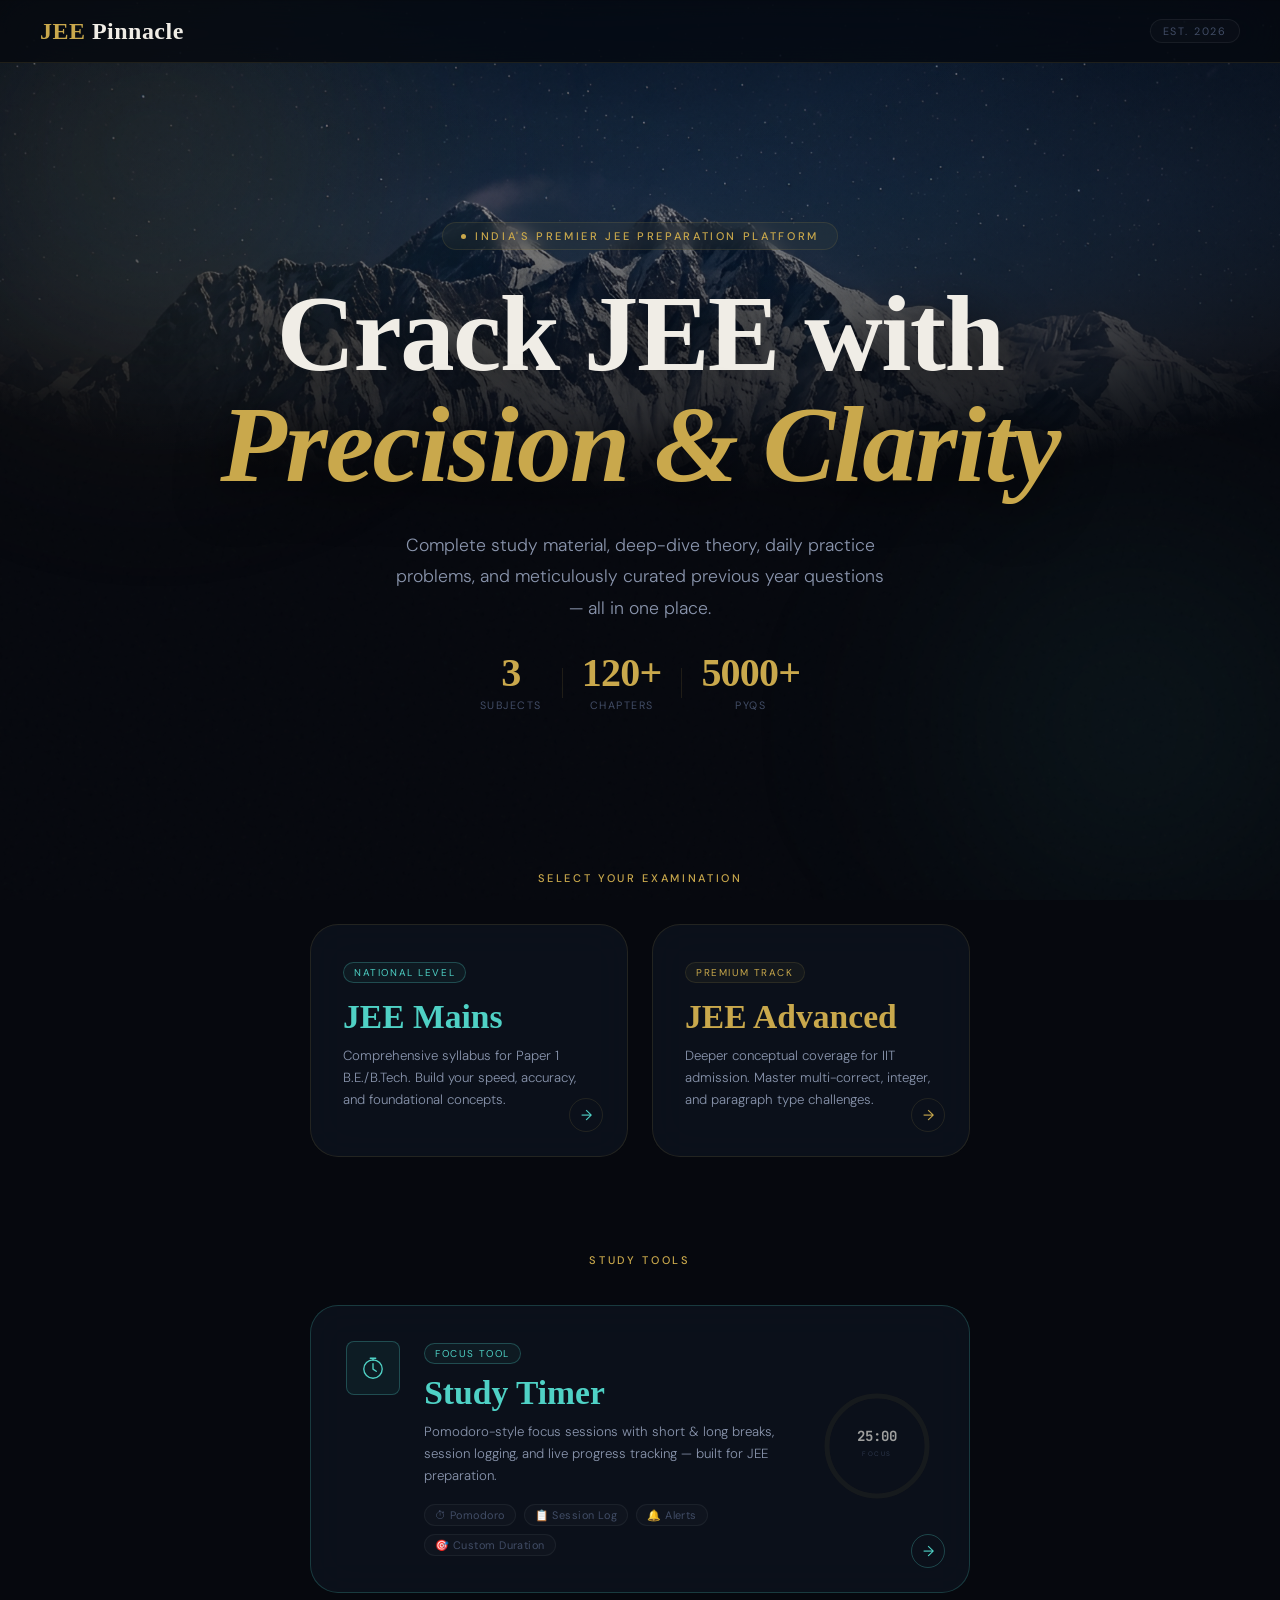
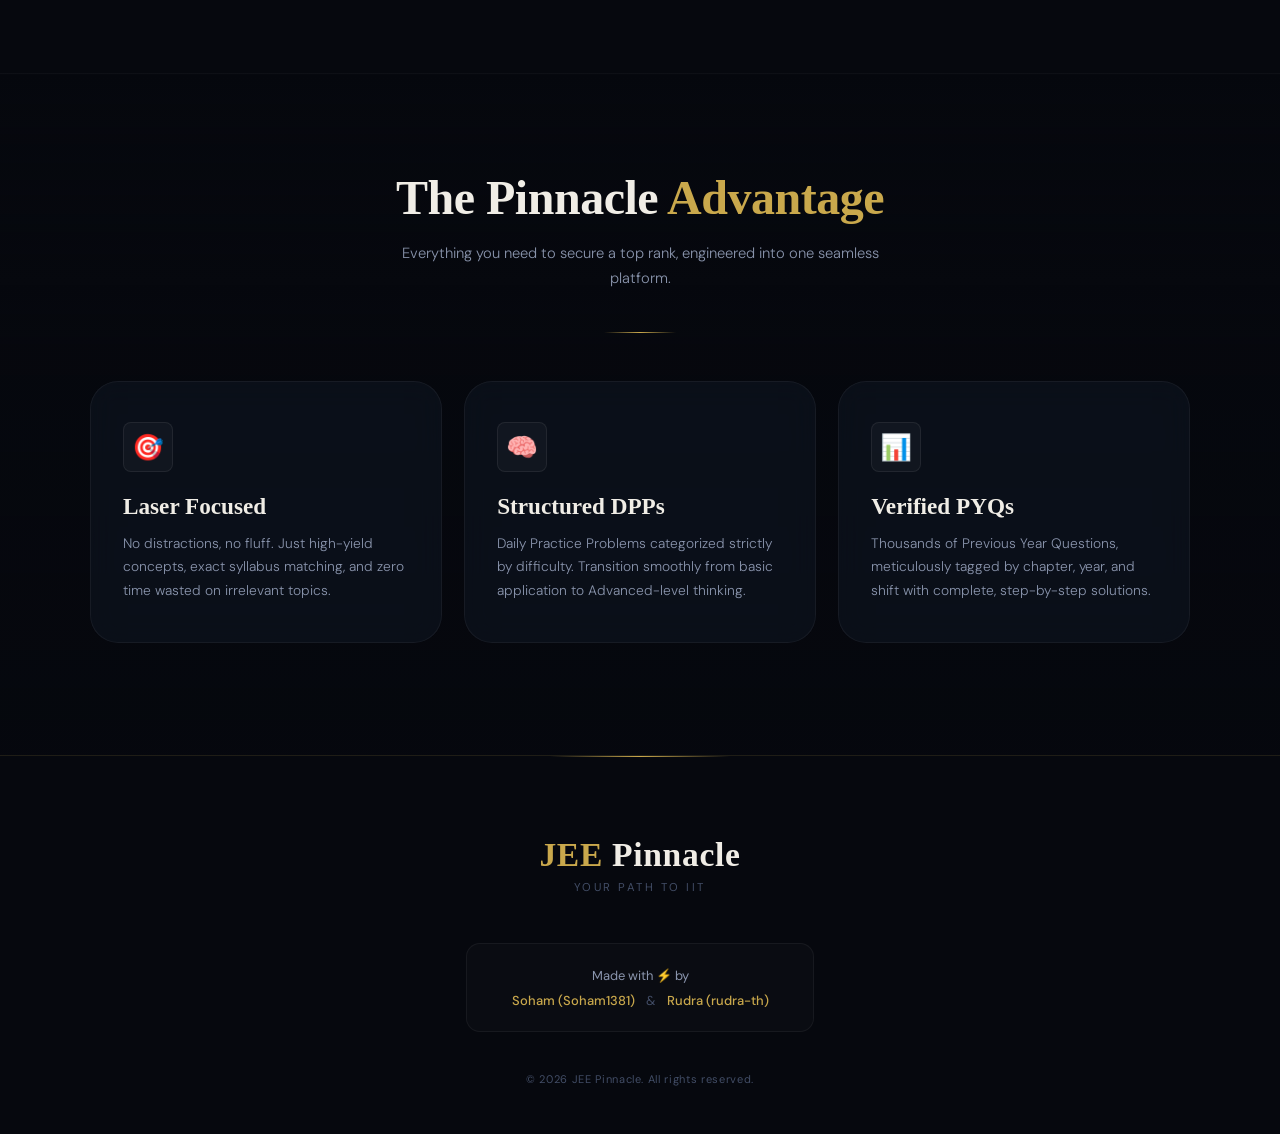
==== commit 0ccd1e27: "improved style and added a timer" ====
--- a/index.html
+++ b/index.html
@@ -77,6 +77,50 @@
     </div>
   </div>
 
+  <!-- TIMER SECTION -->
+  <div class="timer-section">
+    <p class="section-label reveal">Study Tools</p>
+    <div class="timer-home-card reveal delay-1" onclick="location.href='timer.html'">
+      <div class="timer-home-left">
+        <div class="timer-home-icon">
+          <svg viewBox="0 0 48 48" fill="none" xmlns="http://www.w3.org/2000/svg" width="26" height="26">
+            <circle cx="24" cy="26" r="17" stroke="currentColor" stroke-width="2.5"/>
+            <path d="M24 16v10l6 4" stroke="currentColor" stroke-width="2.5" stroke-linecap="round" stroke-linejoin="round"/>
+            <path d="M19 6h10M24 6v4" stroke="currentColor" stroke-width="2.5" stroke-linecap="round"/>
+          </svg>
+        </div>
+        <div>
+          <div class="timer-home-tag">Focus Tool</div>
+          <h2 class="timer-home-title">Study Timer</h2>
+          <p class="timer-home-desc">Pomodoro-style focus sessions with short &amp; long breaks, session logging, and live progress tracking — built for JEE preparation.</p>
+          <div class="timer-home-features">
+            <span>⏱ Pomodoro</span>
+            <span>📋 Session Log</span>
+            <span>🔔 Alerts</span>
+            <span>🎯 Custom Duration</span>
+          </div>
+        </div>
+      </div>
+      <div class="timer-home-preview" aria-hidden="true">
+        <svg viewBox="0 0 120 120" width="120" height="120" xmlns="http://www.w3.org/2000/svg">
+          <defs>
+            <linearGradient id="hg" x1="0%" y1="0%" x2="100%" y2="100%">
+              <stop offset="0%" stop-color="#c9a84c" stop-opacity="0.9"/>
+              <stop offset="100%" stop-color="#4fd1c5" stop-opacity="0.9"/>
+            </linearGradient>
+          </defs>
+          <circle cx="60" cy="60" r="50" fill="none" stroke="rgba(201,168,76,0.1)" stroke-width="5"/>
+          <circle cx="60" cy="60" r="50" fill="none" stroke="url(#hg)" stroke-width="5"
+                  stroke-linecap="round" stroke-dasharray="314" stroke-dashoffset="100"
+                  transform="rotate(-90 60 60)" class="preview-arc"/>
+          <text x="60" y="55" text-anchor="middle" font-family="'JetBrains Mono',monospace" font-size="14" font-weight="700" fill="#f0ede6">25:00</text>
+          <text x="60" y="70" text-anchor="middle" font-family="'DM Sans',sans-serif" font-size="6.5" fill="#424d66" letter-spacing="1.5">FOCUS</text>
+        </svg>
+      </div>
+      <div class="card-arrow timer-arrow">→</div>
+    </div>
+  </div>
+
   <!-- FEATURES -->
   <div class="features-section">
     <div class="inner">
--- a/style.css
+++ b/style.css
@@ -58,7 +58,7 @@
   position: absolute; inset: 0;
   background-image: url('assets/bg.png');
   background-size: cover; background-position: center top;
-  opacity: 0.55;
+  opacity: 1.0;
 }
 .bg-image::after {
   content: ''; position: absolute; inset: 0;
@@ -264,6 +264,157 @@
 .exam-card:hover .card-arrow { transform: translate(3px,-3px); background: rgba(201,168,76,0.1); }
 .exam-card.mains .card-arrow { color: var(--cyan); }
 .exam-card.mains:hover .card-arrow { background: rgba(79,209,197,0.1); }
+
+/* ── TIMER HOME SECTION ────────────────────────────────────── */
+.timer-section {
+  padding: 0 1.5rem 5rem;
+  text-align: center;
+}
+.timer-home-card {
+  position: relative;
+  display: flex;
+  align-items: center;
+  gap: 2rem;
+  max-width: 660px;
+  margin: 0 auto;
+  border: 1px solid rgba(79,209,197,0.22);
+  border-radius: var(--r-xl);
+  background: rgba(15,22,35,0.65);
+  backdrop-filter: blur(20px);
+  -webkit-backdrop-filter: blur(20px);
+  padding: 2.2rem 2rem 2.2rem 2.2rem;
+  cursor: pointer;
+  text-align: left;
+  overflow: hidden;
+  transition: transform 0.4s cubic-bezier(0.34,1.56,0.64,1), border-color 0.3s, box-shadow 0.4s;
+}
+.timer-home-card::before {
+  content: '';
+  position: absolute;
+  inset: 0;
+  background: radial-gradient(ellipse 80% 55% at 50% 0%, rgba(79,209,197,0.06), transparent);
+  opacity: 0;
+  transition: opacity 0.4s;
+}
+.timer-home-card:hover {
+  border-color: rgba(79,209,197,0.52);
+  transform: translateY(-8px) scale(1.012);
+  box-shadow: 0 32px 64px rgba(0,0,0,0.55), inset 0 0 0 1px rgba(79,209,197,0.1);
+}
+.timer-home-card:hover::before { opacity: 1; }
+
+.timer-home-left {
+  display: flex;
+  gap: 1.5rem;
+  flex: 1;
+  min-width: 0;
+}
+.timer-home-icon {
+  width: 54px;
+  height: 54px;
+  border-radius: var(--r-sm);
+  border: 1px solid rgba(79,209,197,0.28);
+  background: rgba(79,209,197,0.06);
+  display: flex;
+  align-items: center;
+  justify-content: center;
+  color: var(--cyan);
+  flex-shrink: 0;
+  transition: background 0.3s, border-color 0.3s;
+}
+.timer-home-card:hover .timer-home-icon {
+  background: rgba(79,209,197,0.12);
+  border-color: rgba(79,209,197,0.5);
+}
+.timer-home-tag {
+  font-size: 0.62rem;
+  letter-spacing: 0.16em;
+  text-transform: uppercase;
+  color: var(--cyan);
+  border: 1px solid rgba(79,209,197,0.28);
+  display: inline-block;
+  padding: 3px 10px;
+  border-radius: 20px;
+  margin-bottom: 0.75rem;
+  background: rgba(79,209,197,0.05);
+}
+.timer-home-title {
+  font-family: 'Cormorant Garant', serif;
+  font-size: 2.1rem;
+  font-weight: 700;
+  color: var(--cyan);
+  line-height: 1;
+  margin-bottom: 0.7rem;
+}
+.timer-home-desc {
+  font-size: 0.83rem;
+  color: var(--text-secondary);
+  line-height: 1.65;
+  font-weight: 300;
+  margin-bottom: 1.1rem;
+}
+.timer-home-features {
+  display: flex;
+  flex-wrap: wrap;
+  gap: 0.5rem;
+}
+.timer-home-features span {
+  font-size: 0.68rem;
+  color: var(--text-muted);
+  border: 1px solid var(--border-subtle);
+  border-radius: 20px;
+  padding: 3px 10px;
+  background: rgba(255,255,255,0.02);
+  letter-spacing: 0.04em;
+  transition: color 0.3s, border-color 0.3s;
+}
+.timer-home-card:hover .timer-home-features span {
+  color: var(--text-secondary);
+  border-color: rgba(79,209,197,0.15);
+}
+.timer-home-preview {
+  flex-shrink: 0;
+  opacity: 0.65;
+  transition: opacity 0.35s, transform 0.35s;
+}
+.timer-home-card:hover .timer-home-preview {
+  opacity: 1;
+  transform: scale(1.05);
+}
+.preview-arc {
+  animation: arcSpin 8s linear infinite;
+  transform-origin: 60px 60px;
+}
+@keyframes arcSpin {
+  from { stroke-dashoffset: 100; }
+  to   { stroke-dashoffset: -214; }
+}
+.timer-arrow {
+  position: absolute;
+  bottom: 1.5rem;
+  right: 1.5rem;
+  width: 34px;
+  height: 34px;
+  border-radius: 50%;
+  border: 1px solid rgba(79,209,197,0.28);
+  display: flex;
+  align-items: center;
+  justify-content: center;
+  color: var(--cyan);
+  font-size: 0.9rem;
+  transition: transform 0.3s, background 0.3s;
+}
+.timer-home-card:hover .timer-arrow {
+  transform: translate(3px,-3px);
+  background: rgba(79,209,197,0.1);
+}
+
+@media (max-width: 600px) {
+  .timer-home-preview { display: none; }
+  .timer-home-left { gap: 1rem; }
+  .timer-home-title { font-size: 1.7rem; }
+  .timer-section { padding: 0 1.2rem 4rem; }
+}
 
 /* ── FEATURES ──────────────────────────────────────────────── */
 .features-section {
@@ -509,6 +660,21 @@
   font-size: 1.4rem; font-weight: 700; color: var(--text-primary); margin-bottom: 0.7rem;
 }
 .empty-state p { font-size: 0.86rem; color: var(--text-muted); line-height: 1.6; }
+
+/* ── TIMER NAV BUTTON ──────────────────────────────────────── */
+.timer-nav-btn {
+  display: inline-flex; align-items: center; gap: 6px;
+  font-size: 0.72rem; font-weight: 600; letter-spacing: 0.08em; text-transform: uppercase;
+  color: var(--cyan); text-decoration: none;
+  border: 1px solid rgba(79,209,197,0.32); border-radius: 20px;
+  padding: 5px 14px; background: rgba(79,209,197,0.06);
+  transition: background 0.22s, color 0.22s, border-color 0.22s, box-shadow 0.22s;
+  white-space: nowrap; flex-shrink: 0;
+}
+.timer-nav-btn:hover {
+  background: rgba(79,209,197,0.14); border-color: rgba(79,209,197,0.6);
+  box-shadow: 0 0 16px rgba(79,209,197,0.18); color: #fff;
+}
 
 /* ── REVEAL ────────────────────────────────────────────────── */
 .reveal { opacity: 0; transform: translateY(30px); transition: opacity 0.85s cubic-bezier(0.25,1,0.5,1), transform 0.85s cubic-bezier(0.25,1,0.5,1); }
